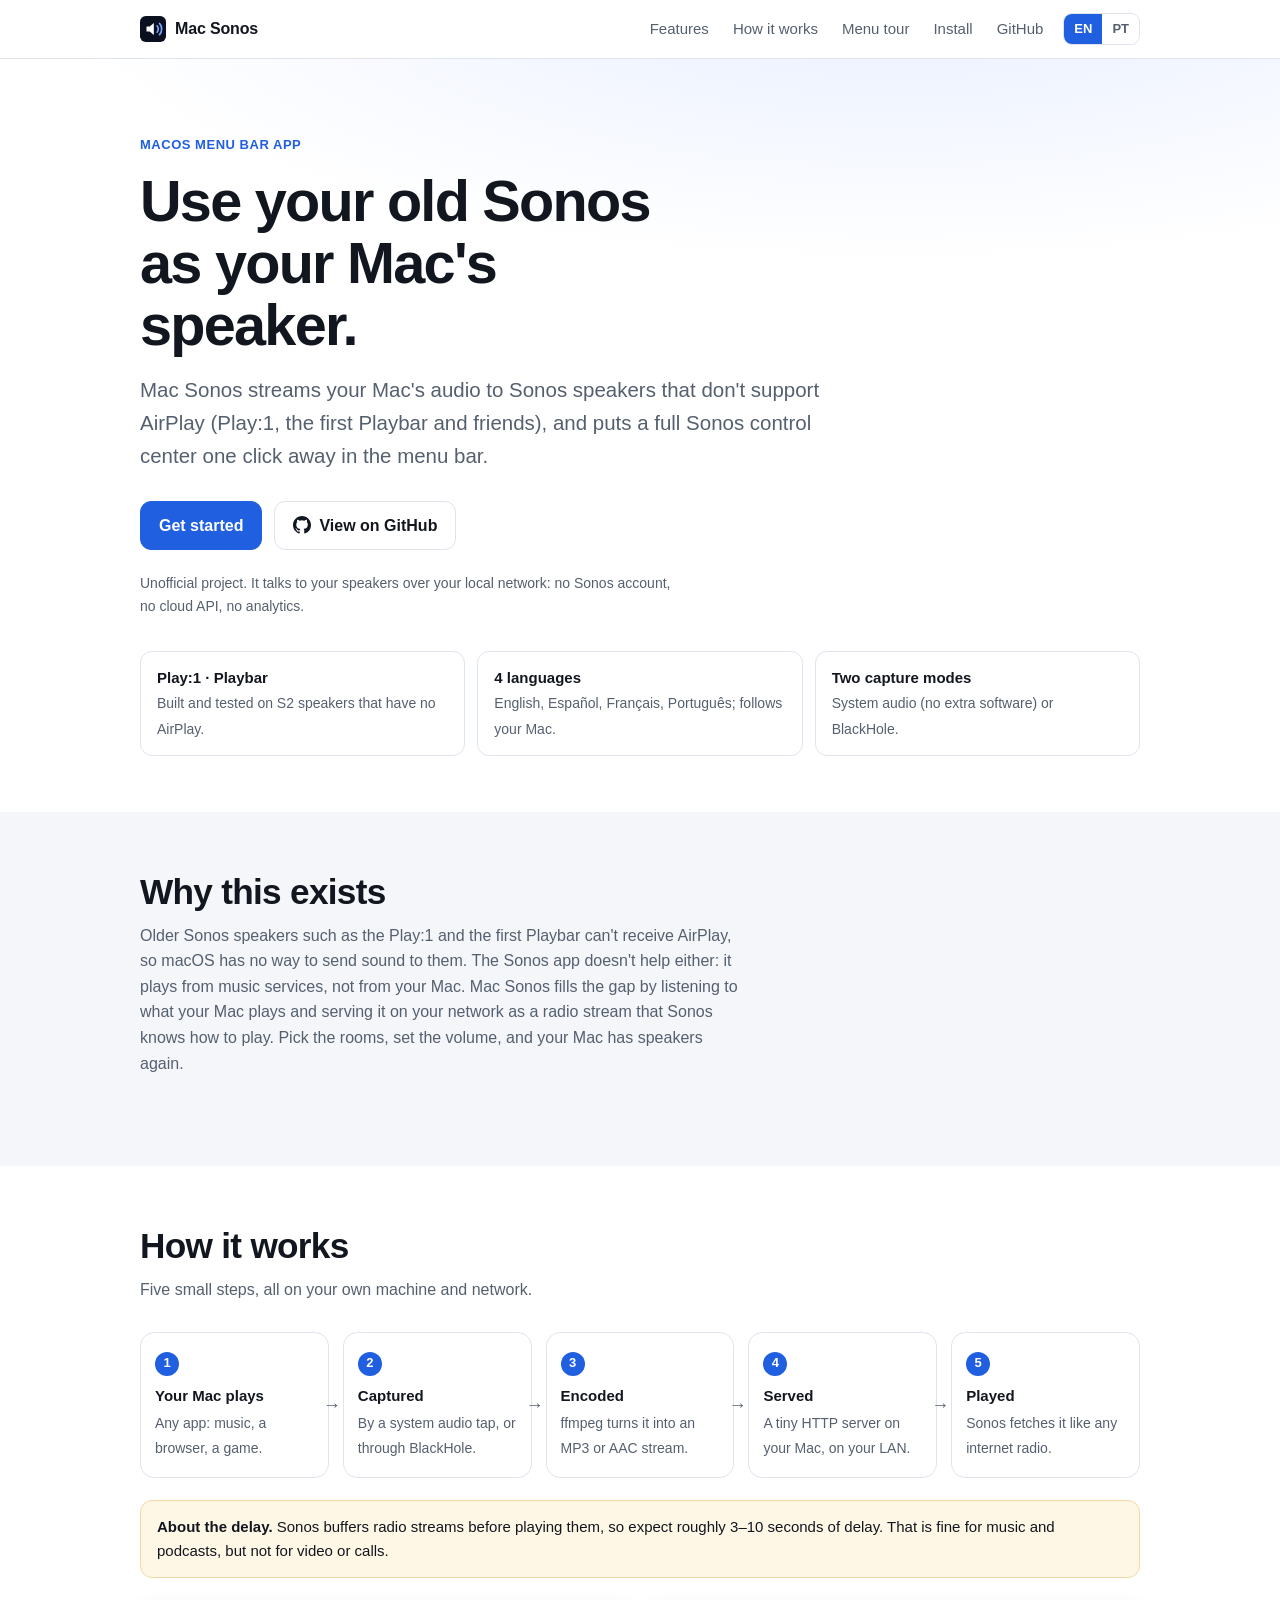
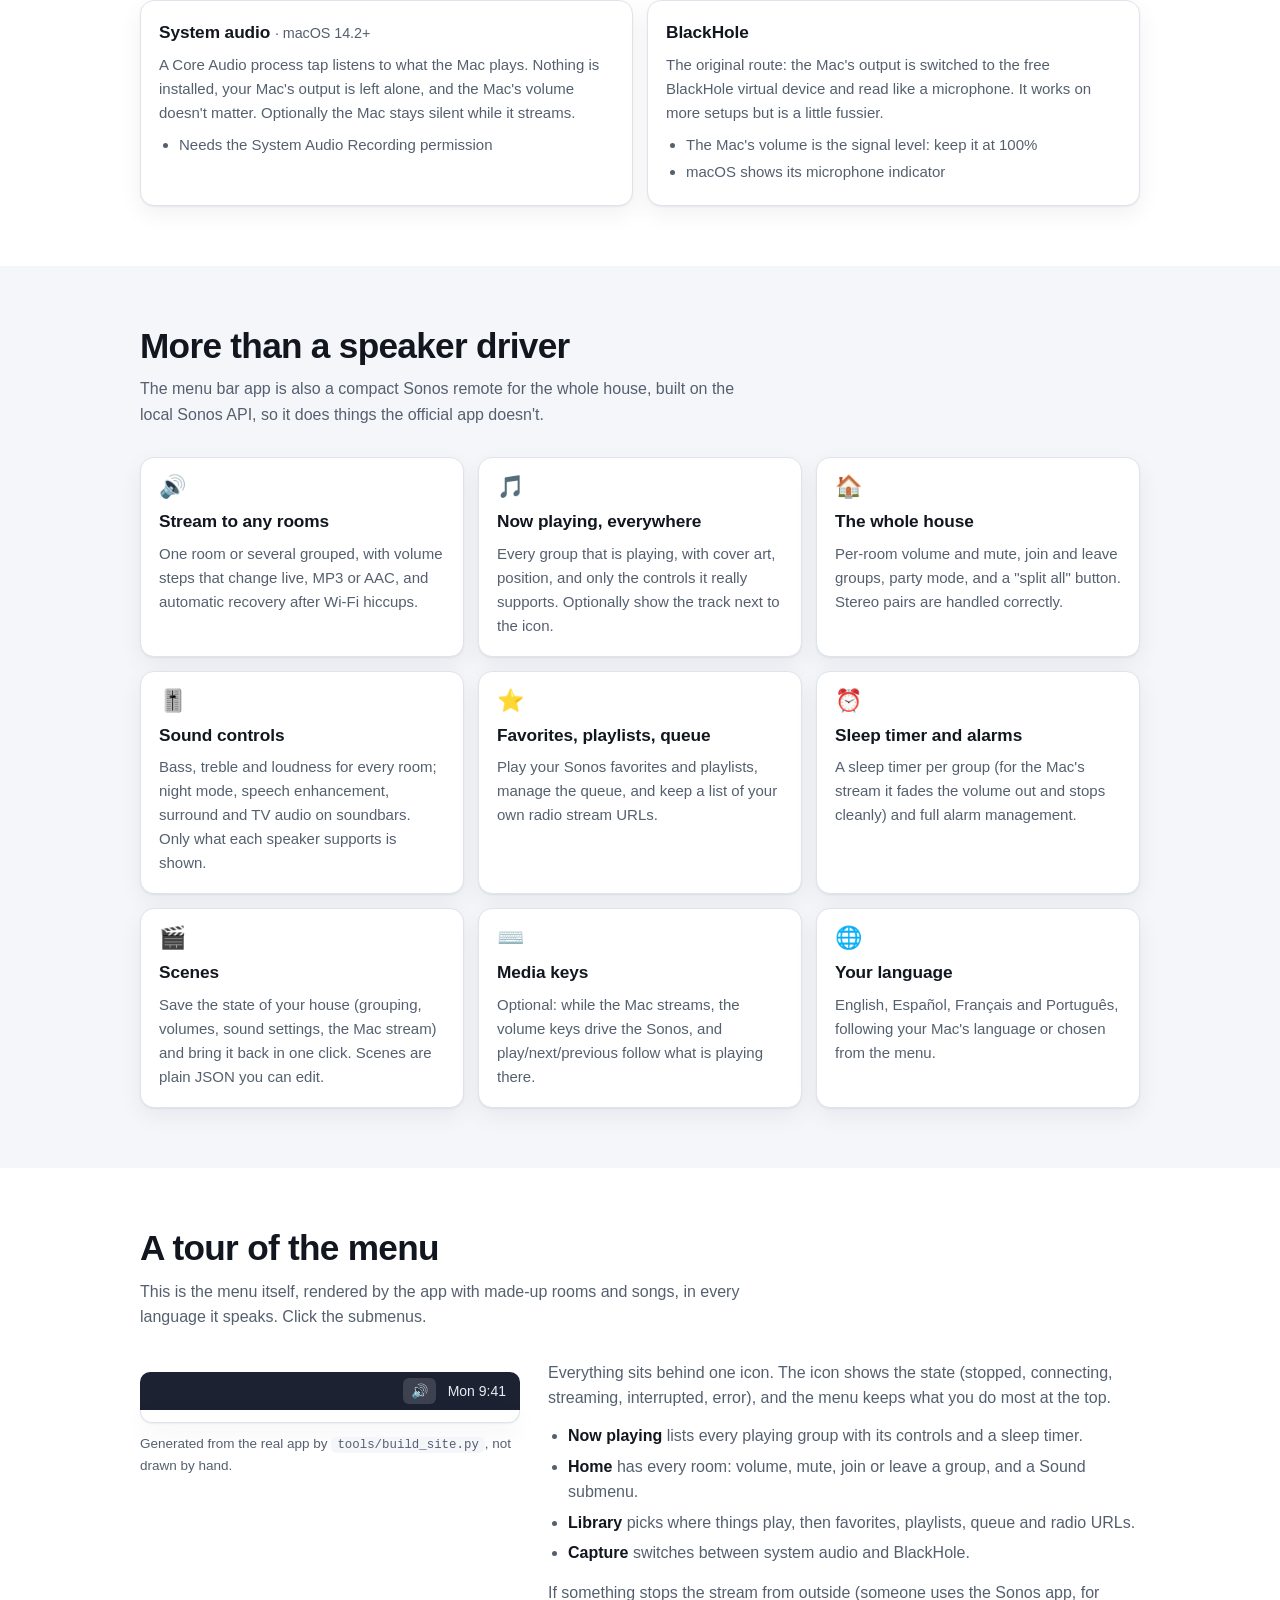
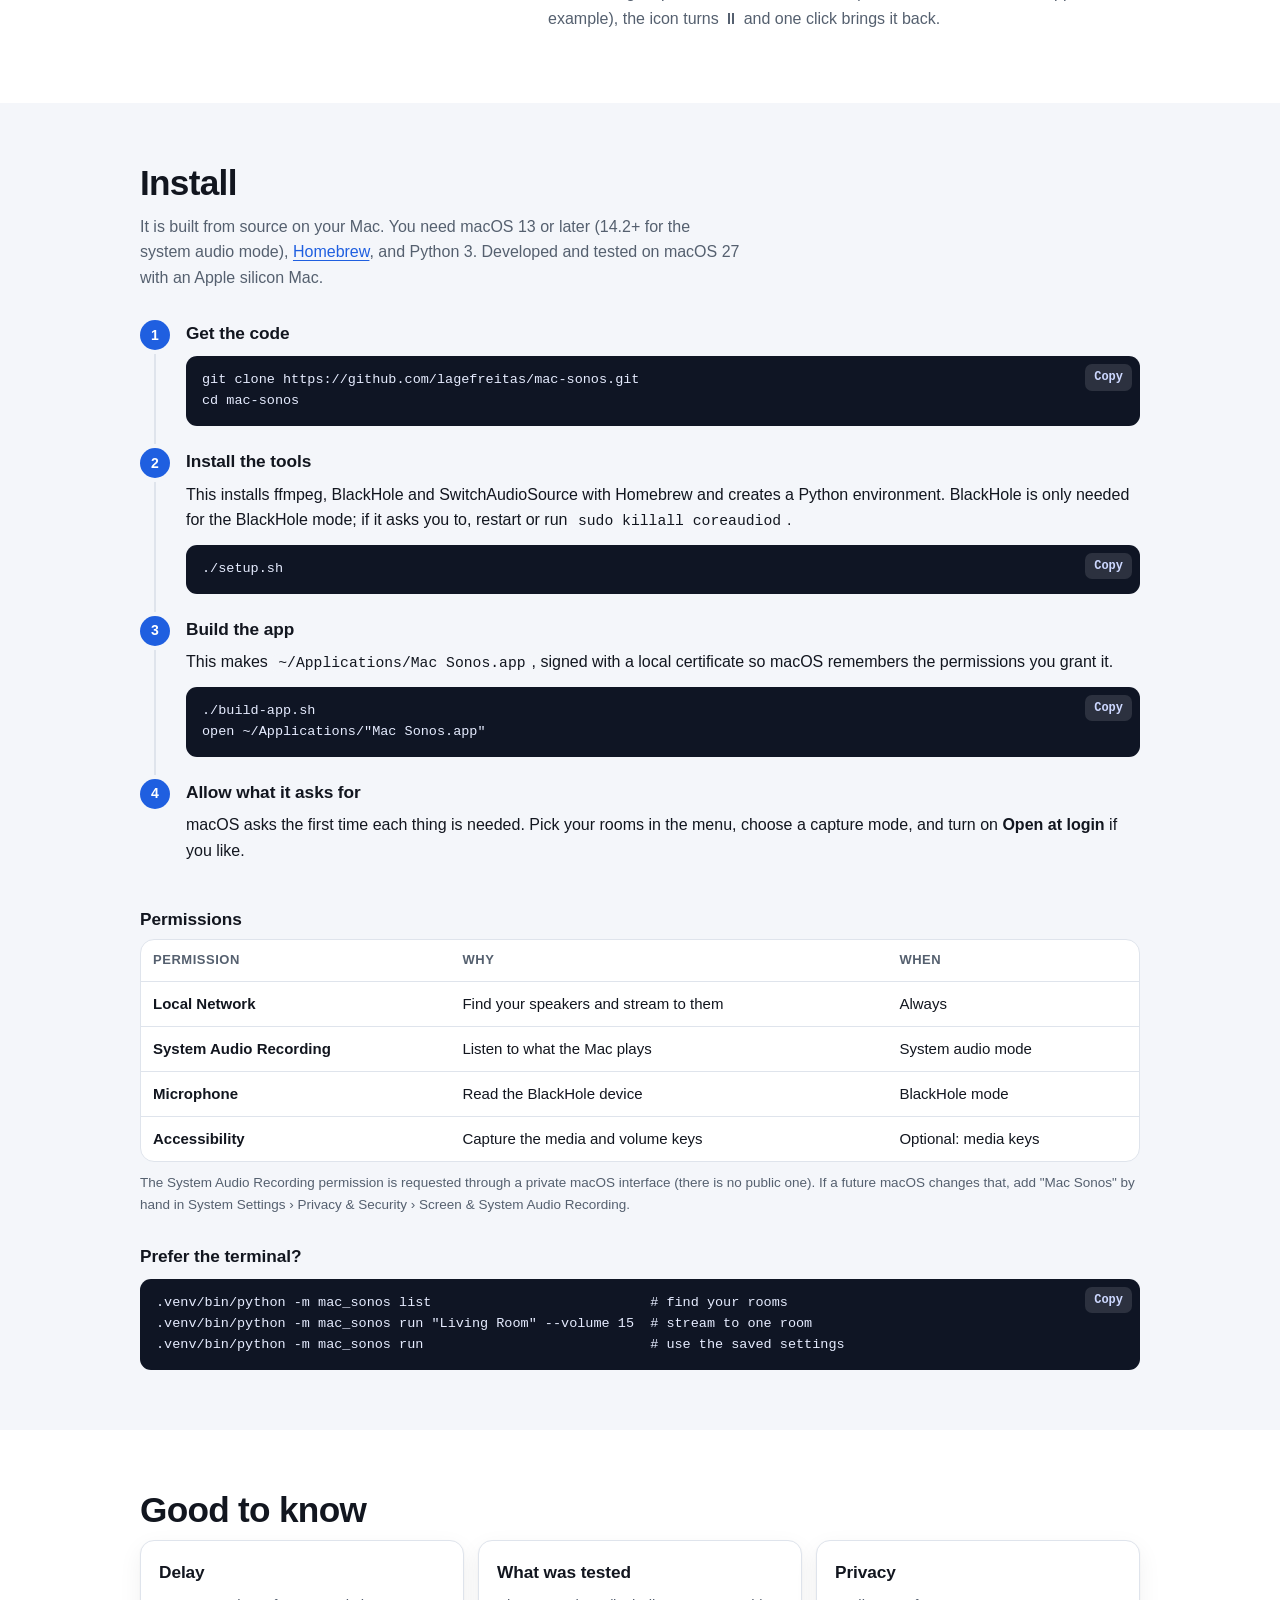
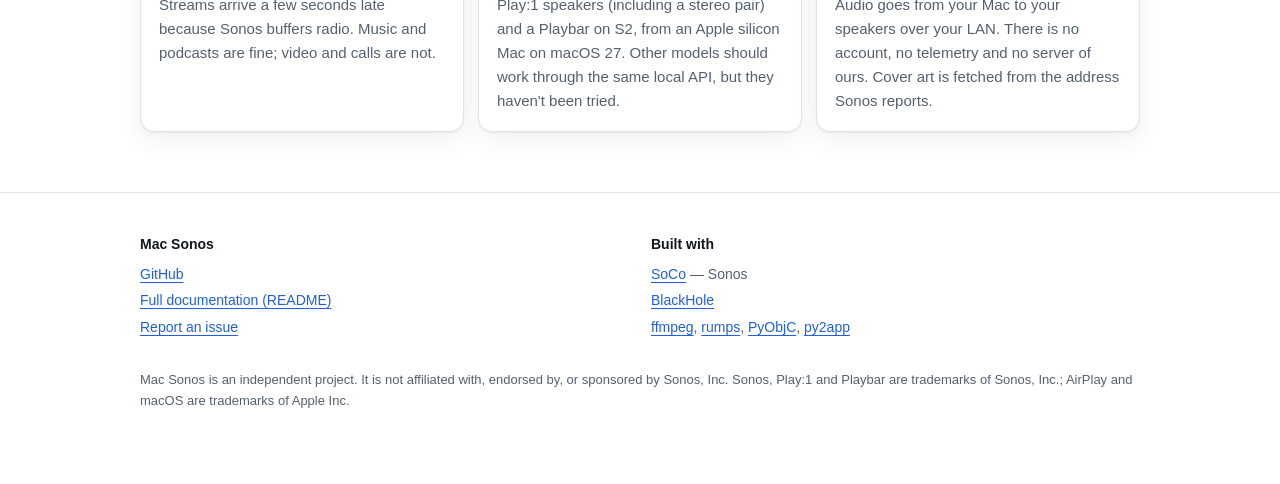
==== tools/site/template.html @ 993f9cea "GitHub Pages site (docs/) with a menu tour generated from the real app tools/build_site.py renders t" ====
<!doctype html>
<html lang="en" data-lang="en">
<head>
<meta charset="utf-8">
<meta name="viewport" content="width=device-width, initial-scale=1">
<title>Mac Sonos — use old Sonos speakers as your Mac's speaker</title>
<meta name="description" content="A menu bar app that streams your Mac's audio to Sonos speakers without AirPlay (Play:1, Playbar and others), plus a full Sonos control center in the menu bar.">
<meta name="theme-color" content="#0b1020">
<link rel="canonical" href="https://lagefreitas.github.io/mac-sonos/">
<meta property="og:type" content="website">
<meta property="og:title" content="Mac Sonos">
<meta property="og:description" content="Use old Sonos speakers without AirPlay as your Mac's speaker, and control your whole Sonos from the menu bar.">
<meta property="og:url" content="https://lagefreitas.github.io/mac-sonos/">
<meta name="twitter:card" content="summary">
<link rel="icon" href="data:image/svg+xml,%3Csvg xmlns='http://www.w3.org/2000/svg' viewBox='0 0 64 64'%3E%3Crect width='64' height='64' rx='14' fill='%230b1020'/%3E%3Cpath d='M16 26h8l10-9v30l-10-9h-8z' fill='%23fff'/%3E%3Cpath d='M42 24c4 4 4 12 0 16M48 18c7 7 7 21 0 28' fill='none' stroke='%237aa7ff' stroke-width='4' stroke-linecap='round'/%3E%3C/svg%3E">
<style>
:root{
  --bg:#ffffff; --bg2:#f4f6fa; --fg:#12161f; --muted:#55606f; --line:#dfe4ec; --card:#ffffff;
  --accent:#1f5fe0; --accent-fg:#ffffff; --accent-soft:#e8efff; --code-bg:#0f1524; --code-fg:#e6ecff;
  --warn-bg:#fff7e6; --warn-line:#f2d9a3; --shadow:0 1px 2px rgba(15,23,42,.06),0 8px 24px rgba(15,23,42,.06);
  --radius:14px; --maxw:1040px;
}
@media (prefers-color-scheme:dark){
  :root{
    --bg:#0b1020; --bg2:#10172a; --fg:#e8ecf5; --muted:#a2adc0; --line:#222c44; --card:#121a2f;
    --accent:#7aa7ff; --accent-fg:#0b1020; --accent-soft:#17234a; --code-bg:#070b16; --code-fg:#dfe7ff;
    --warn-bg:#2a2210; --warn-line:#5b4a1d; --shadow:none;
  }
}
*{box-sizing:border-box}
html{scroll-behavior:smooth;-webkit-text-size-adjust:100%}
body{margin:0;background:var(--bg);color:var(--fg);font:16px/1.6 -apple-system,BlinkMacSystemFont,"SF Pro Text","Segoe UI",Roboto,Helvetica,Arial,sans-serif}
a{color:var(--accent);text-underline-offset:3px}
a:hover{text-decoration-thickness:2px}
img,svg{max-width:100%}
.wrap{max-width:var(--maxw);margin:0 auto;padding:0 20px}
/* language switching: every translated block carries a lang attribute */
html[data-lang="en"] [lang="pt"],html[data-lang="pt"] [lang="en"]{display:none!important}

/* header */
header.top{position:sticky;top:0;z-index:20;background:color-mix(in srgb,var(--bg) 88%,transparent);-webkit-backdrop-filter:saturate(1.4) blur(10px);backdrop-filter:saturate(1.4) blur(10px);border-bottom:1px solid var(--line)}
header.top .wrap{display:flex;align-items:center;gap:18px;height:58px}
.brand{font-weight:700;letter-spacing:-.01em;color:var(--fg);text-decoration:none;display:flex;align-items:center;gap:9px}
.brand .logo{width:26px;height:26px}
nav.links{margin-left:auto;display:flex;gap:4px;align-items:center}
nav.links a.l{color:var(--muted);text-decoration:none;padding:6px 10px;border-radius:8px;font-size:15px}
nav.links a.l:hover{color:var(--fg);background:var(--bg2)}
.lang{display:inline-flex;border:1px solid var(--line);border-radius:9px;overflow:hidden;margin-left:6px}
.lang button{all:unset;cursor:pointer;padding:5px 10px;font-size:13px;font-weight:600;color:var(--muted)}
.lang button[aria-pressed="true"]{background:var(--accent);color:var(--accent-fg)}
.lang button:focus-visible,.btn:focus-visible,.tab:focus-visible,summary:focus-visible,.copy:focus-visible,nav.links a:focus-visible{outline:2px solid var(--accent);outline-offset:2px}
@media (max-width:760px){nav.links a.l{display:none}}

/* hero */
.hero{padding:72px 0 56px;background:radial-gradient(1200px 400px at 70% -10%,var(--accent-soft),transparent 70%)}
.eyebrow{display:inline-block;font-size:13px;font-weight:600;letter-spacing:.04em;text-transform:uppercase;color:var(--accent);margin-bottom:14px}
h1{font-size:clamp(2.1rem,5.2vw,3.6rem);line-height:1.08;letter-spacing:-.03em;margin:0 0 18px;max-width:18ch}
.lead{font-size:clamp(1.05rem,2vw,1.28rem);color:var(--muted);max-width:60ch;margin:0 0 28px}
.cta{display:flex;gap:12px;flex-wrap:wrap;margin-bottom:22px}
.btn{display:inline-flex;align-items:center;gap:8px;padding:11px 18px;border-radius:11px;font-weight:600;text-decoration:none;border:1px solid var(--line);color:var(--fg);background:var(--card)}
.btn.primary{background:var(--accent);color:var(--accent-fg);border-color:var(--accent)}
.btn:hover{filter:brightness(1.06)}
.fine{font-size:14px;color:var(--muted);max-width:70ch}
.facts{display:grid;grid-template-columns:repeat(auto-fit,minmax(200px,1fr));gap:12px;margin-top:34px}
.fact{padding:14px 16px;border:1px solid var(--line);border-radius:12px;background:var(--card)}
.fact b{display:block;font-size:15px}
.fact span{font-size:14px;color:var(--muted)}

/* sections */
section{padding:60px 0}
section.alt{background:var(--bg2)}
h2{font-size:clamp(1.6rem,3.2vw,2.2rem);letter-spacing:-.02em;margin:0 0 10px;line-height:1.15}
.sub{color:var(--muted);max-width:68ch;margin:0 0 30px}
h3{font-size:1.08rem;margin:0 0 6px;letter-spacing:-.005em}
p{margin:0 0 12px}
.grid{display:grid;gap:14px;grid-template-columns:repeat(auto-fill,minmax(270px,1fr))}
.card{padding:18px;border:1px solid var(--line);border-radius:var(--radius);background:var(--card);box-shadow:var(--shadow)}
.card p{margin:0;color:var(--muted);font-size:15px}
.card .ic{font-size:22px;line-height:1;margin-bottom:10px}

/* how it works */
.flow{display:grid;grid-template-columns:repeat(5,1fr);gap:14px;counter-reset:s;margin:0 0 22px;padding:0;list-style:none}
.flow li{position:relative;padding:16px 14px;border:1px solid var(--line);border-radius:var(--radius);background:var(--card);counter-increment:s}
.flow li::before{content:counter(s);display:inline-grid;place-items:center;width:24px;height:24px;border-radius:50%;background:var(--accent);color:var(--accent-fg);font-size:13px;font-weight:700;margin-bottom:8px}
.flow li b{display:block;font-size:15px;margin-bottom:2px}
.flow li span{font-size:14px;color:var(--muted)}
.flow li:not(:last-child)::after{content:"→";position:absolute;right:-13px;top:50%;transform:translateY(-50%);color:var(--muted);font-size:18px;z-index:2}
@media (max-width:900px){.flow{grid-template-columns:1fr;gap:20px}.flow li:not(:last-child)::after{content:"↓";right:auto;left:50%;top:auto;bottom:-22px;transform:translateX(-50%)}}
.note{padding:14px 16px;border:1px solid var(--warn-line);background:var(--warn-bg);border-radius:12px;font-size:15px}
.two{display:grid;gap:14px;grid-template-columns:repeat(auto-fit,minmax(300px,1fr));margin-top:22px}
.two .card h3 small{font-weight:500;color:var(--muted)}
ul.tight{margin:8px 0 0;padding-left:20px;color:var(--muted);font-size:15px}
ul.tight li{margin:3px 0}

/* menu tour */
.tour{display:grid;grid-template-columns:minmax(280px,380px) 1fr;gap:28px;align-items:start}
@media (max-width:860px){.tour{grid-template-columns:1fr}}
.tabs{display:flex;gap:6px;flex-wrap:wrap;margin-bottom:12px}
.tab{all:unset;cursor:pointer;padding:6px 12px;border:1px solid var(--line);border-radius:999px;font-size:13px;font-weight:600;color:var(--muted);background:var(--card)}
.tab[aria-selected="true"]{background:var(--accent);color:var(--accent-fg);border-color:var(--accent)}
.menubar{display:flex;align-items:center;justify-content:flex-end;gap:12px;padding:6px 14px;border-radius:10px 10px 0 0;background:#1d2233;color:#e8ecf5;font-size:14px}
.menubar .item{padding:2px 8px;border-radius:6px;background:rgba(255,255,255,.14)}
.menu{border:1px solid var(--line);border-top:0;border-radius:0 0 12px 12px;background:var(--card);box-shadow:var(--shadow);padding:6px;font-size:14.5px;max-height:620px;overflow:auto}
.menu ul{list-style:none;margin:0;padding:0}
.menu li{margin:0}
.menu .row{display:flex;align-items:center;gap:6px;padding:4px 10px;border-radius:6px;min-height:28px}
.menu .check{width:14px;color:var(--accent);font-weight:700;flex:none}
.menu details>summary{list-style:none;cursor:pointer;display:flex;align-items:center;gap:6px;padding:4px 10px;border-radius:6px;min-height:28px}
.menu details>summary::-webkit-details-marker{display:none}
.menu details>summary::after{content:"›";margin-left:auto;color:var(--muted);font-size:17px;transition:transform .15s}
.menu details[open]>summary::after{transform:rotate(90deg)}
.menu details>summary:hover{background:var(--accent-soft)}
.menu details>ul{margin:2px 0 4px 16px;padding-left:8px;border-left:2px solid var(--line)}
.menu hr{border:0;border-top:1px solid var(--line);margin:5px 6px}
.tourtext p{color:var(--muted)}
.tourtext ul{padding-left:20px;margin:8px 0 14px;color:var(--muted)}
.tourtext li{margin:5px 0}
.tourtext li b{color:var(--fg)}
.caption{font-size:13.5px;color:var(--muted);margin-top:10px}

/* install */
.steps{counter-reset:st;list-style:none;padding:0;margin:0 0 8px}
.steps>li{counter-increment:st;position:relative;padding:0 0 22px 46px}
.steps>li::before{content:counter(st);position:absolute;left:0;top:0;width:30px;height:30px;border-radius:50%;background:var(--accent);color:var(--accent-fg);display:grid;place-items:center;font-weight:700;font-size:14px}
.steps>li:not(:last-child)::after{content:"";position:absolute;left:14px;top:34px;bottom:4px;width:2px;background:var(--line)}
pre{position:relative;margin:8px 0 0;padding:14px 64px 14px 16px;background:var(--code-bg);color:var(--code-fg);border-radius:11px;overflow:auto;font:13.5px/1.55 ui-monospace,SFMono-Regular,Menlo,Consolas,monospace}
code{font:0.92em ui-monospace,SFMono-Regular,Menlo,Consolas,monospace;background:var(--bg2);padding:1px 6px;border-radius:6px}
pre code{background:none;padding:0;font-size:inherit;color:inherit}
.copy{all:unset;cursor:pointer;position:absolute;top:8px;right:8px;font-size:12px;font-weight:600;padding:4px 9px;border-radius:7px;background:rgba(255,255,255,.12);color:#cdd8ff}
.copy:hover{background:rgba(255,255,255,.22)}
table{width:100%;border-collapse:collapse;font-size:15px}
th,td{text-align:left;padding:10px 12px;border-bottom:1px solid var(--line);vertical-align:top}
th{font-size:13px;text-transform:uppercase;letter-spacing:.04em;color:var(--muted)}
.tablewrap{overflow-x:auto;border:1px solid var(--line);border-radius:var(--radius);background:var(--card);margin-top:6px}
.tablewrap tr:last-child td{border-bottom:0}

footer{padding:40px 0 60px;border-top:1px solid var(--line);color:var(--muted);font-size:14px}
footer .cols{display:grid;gap:22px;grid-template-columns:repeat(auto-fit,minmax(240px,1fr))}
footer h4{margin:0 0 8px;color:var(--fg);font-size:14px}
footer ul{list-style:none;padding:0;margin:0}
footer li{margin:4px 0}
.disclaimer{margin-top:28px;font-size:13px}
@media (prefers-reduced-motion:reduce){html{scroll-behavior:auto}*{transition:none!important}}
</style>
</head>
<body>

<header class="top">
  <div class="wrap">
    <a class="brand" href="#top" aria-label="Mac Sonos">
      <svg class="logo" viewBox="0 0 64 64" aria-hidden="true"><rect width="64" height="64" rx="14" fill="#0b1020"/><path d="M16 26h8l10-9v30l-10-9h-8z" fill="#fff"/><path d="M42 24c4 4 4 12 0 16M48 18c7 7 7 21 0 28" fill="none" stroke="#7aa7ff" stroke-width="4" stroke-linecap="round"/></svg>
      Mac Sonos
    </a>
    <nav class="links" aria-label="Main">
      <a class="l" href="#features"><span lang="en">Features</span><span lang="pt">Recursos</span></a>
      <a class="l" href="#how"><span lang="en">How it works</span><span lang="pt">Como funciona</span></a>
      <a class="l" href="#tour"><span lang="en">Menu tour</span><span lang="pt">Tour do menu</span></a>
      <a class="l" href="#install"><span lang="en">Install</span><span lang="pt">Instalar</span></a>
      <a class="l" href="https://github.com/lagefreitas/mac-sonos">GitHub</a>
      <span class="lang" role="group" aria-label="Language">
        <button type="button" data-set-lang="en" aria-pressed="true">EN</button>
        <button type="button" data-set-lang="pt" aria-pressed="false">PT</button>
      </span>
    </nav>
  </div>
</header>

<main id="top">

<section class="hero">
  <div class="wrap">
    <span class="eyebrow"><span lang="en">macOS menu bar app</span><span lang="pt">App de barra de menus do macOS</span></span>
    <h1><span lang="en">Use your old Sonos as your Mac's speaker.</span><span lang="pt">Use seu Sonos antigo como alto-falante do Mac.</span></h1>
    <p class="lead">
      <span lang="en">Mac Sonos streams your Mac's audio to Sonos speakers that don't support AirPlay (Play:1, the first Playbar and friends), and puts a full Sonos control center one click away in the menu bar.</span>
      <span lang="pt">O Mac Sonos transmite o áudio do Mac para Sonos sem AirPlay (Play:1, a primeira Playbar e companhia) e coloca um centro de controle Sonos completo a um clique, na barra de menus.</span>
    </p>
    <div class="cta">
      <a class="btn primary" href="#install"><span lang="en">Get started</span><span lang="pt">Começar</span></a>
      <a class="btn" href="https://github.com/lagefreitas/mac-sonos"><svg width="18" height="18" viewBox="0 0 16 16" fill="currentColor" aria-hidden="true"><path d="M8 0C3.58 0 0 3.58 0 8c0 3.54 2.29 6.53 5.47 7.59.4.07.55-.17.55-.38 0-.19-.01-.82-.01-1.49-2.01.37-2.53-.49-2.69-.94-.09-.23-.48-.94-.82-1.13-.28-.15-.68-.52-.01-.53.63-.01 1.08.58 1.23.82.72 1.21 1.87.87 2.33.66.07-.52.28-.87.51-1.07-1.78-.2-3.64-.89-3.64-3.95 0-.87.31-1.59.82-2.15-.08-.2-.36-1.02.08-2.12 0 0 .67-.21 2.2.82a7.6 7.6 0 0 1 4 0c1.53-1.04 2.2-.82 2.2-.82.44 1.1.16 1.92.08 2.12.51.56.82 1.27.82 2.15 0 3.07-1.87 3.75-3.65 3.95.29.25.54.73.54 1.48 0 1.07-.01 1.93-.01 2.2 0 .21.15.46.55.38A8.01 8.01 0 0 0 16 8c0-4.42-3.58-8-8-8z"/></svg><span lang="en">View on GitHub</span><span lang="pt">Ver no GitHub</span></a>
    </div>
    <p class="fine">
      <span lang="en">Unofficial project. It talks to your speakers over your local network: no Sonos account, no cloud API, no analytics.</span>
      <span lang="pt">Projeto não oficial. Fala com os alto-falantes pela sua rede local: sem conta Sonos, sem API em nuvem, sem telemetria.</span>
    </p>
    <div class="facts">
      <div class="fact"><b>Play:1 · Playbar</b><span lang="en">Built and tested on S2 speakers that have no AirPlay.</span><span lang="pt">Feito e testado em alto-falantes S2 sem AirPlay.</span></div>
      <div class="fact"><b lang="en">4 languages</b><b lang="pt">4 idiomas</b><span lang="en">English, Español, Français, Português; follows your Mac.</span><span lang="pt">English, Español, Français, Português; segue o seu Mac.</span></div>
      <div class="fact"><b lang="en">Two capture modes</b><b lang="pt">Dois modos de captura</b><span lang="en">System audio (no extra software) or BlackHole.</span><span lang="pt">Áudio do sistema (sem software extra) ou BlackHole.</span></div>
    </div>
  </div>
</section>

<section id="why" class="alt">
  <div class="wrap">
    <h2><span lang="en">Why this exists</span><span lang="pt">Por que isso existe</span></h2>
    <p class="sub">
      <span lang="en">Older Sonos speakers such as the Play:1 and the first Playbar can't receive AirPlay, so macOS has no way to send sound to them. The Sonos app doesn't help either: it plays from music services, not from your Mac. Mac Sonos fills the gap by listening to what your Mac plays and serving it on your network as a radio stream that Sonos knows how to play. Pick the rooms, set the volume, and your Mac has speakers again.</span>
      <span lang="pt">Sonos antigos, como a Play:1 e a primeira Playbar, não recebem AirPlay, então o macOS não tem como enviar som para eles. O app da Sonos também não resolve: ele toca de serviços de música, não do seu Mac. O Mac Sonos preenche essa lacuna: escuta o que o Mac toca e serve isso na sua rede como uma rádio que o Sonos sabe tocar. Escolha os cômodos, ajuste o volume, e o Mac volta a ter caixas de som.</span>
    </p>
  </div>
</section>

<section id="how">
  <div class="wrap">
    <h2><span lang="en">How it works</span><span lang="pt">Como funciona</span></h2>
    <p class="sub"><span lang="en">Five small steps, all on your own machine and network.</span><span lang="pt">Cinco passos pequenos, todos na sua máquina e na sua rede.</span></p>
    <ol class="flow">
      <li><b lang="en">Your Mac plays</b><b lang="pt">O Mac toca</b><span lang="en">Any app: music, a browser, a game.</span><span lang="pt">Qualquer app: música, navegador, jogo.</span></li>
      <li><b lang="en">Captured</b><b lang="pt">Capturado</b><span lang="en">By a system audio tap, or through BlackHole.</span><span lang="pt">Por um tap de áudio do sistema, ou pelo BlackHole.</span></li>
      <li><b lang="en">Encoded</b><b lang="pt">Codificado</b><span lang="en">ffmpeg turns it into an MP3 or AAC stream.</span><span lang="pt">O ffmpeg transforma em um stream MP3 ou AAC.</span></li>
      <li><b lang="en">Served</b><b lang="pt">Servido</b><span lang="en">A tiny HTTP server on your Mac, on your LAN.</span><span lang="pt">Um servidor HTTP minúsculo no Mac, na sua LAN.</span></li>
      <li><b lang="en">Played</b><b lang="pt">Tocado</b><span lang="en">Sonos fetches it like any internet radio.</span><span lang="pt">O Sonos busca como qualquer rádio da internet.</span></li>
    </ol>
    <div class="note">
      <span lang="en"><b>About the delay.</b> Sonos buffers radio streams before playing them, so expect roughly 3–10 seconds of delay. That is fine for music and podcasts, but not for video or calls.</span>
      <span lang="pt"><b>Sobre o atraso.</b> O Sonos guarda um buffer dos streams de rádio antes de tocar, então espere de 3 a 10 segundos de atraso. Serve para música e podcasts, mas não para vídeo ou chamadas.</span>
    </div>
    <div class="two">
      <div class="card">
        <h3><span lang="en">System audio</span><span lang="pt">Áudio do sistema</span> <small>· macOS 14.2+</small></h3>
        <p lang="en">A Core Audio process tap listens to what the Mac plays. Nothing is installed, your Mac's output is left alone, and the Mac's volume doesn't matter. Optionally the Mac stays silent while it streams.</p>
        <p lang="pt">Um tap de processo do Core Audio escuta o que o Mac toca. Nada para instalar, a saída do Mac fica intocada e o volume do Mac não importa. Opcionalmente, o Mac fica em silêncio enquanto transmite.</p>
        <ul class="tight">
          <li lang="en">Needs the System Audio Recording permission</li><li lang="pt">Precisa da permissão de Gravação de Áudio do Sistema</li>
        </ul>
      </div>
      <div class="card">
        <h3>BlackHole</h3>
        <p lang="en">The original route: the Mac's output is switched to the free BlackHole virtual device and read like a microphone. It works on more setups but is a little fussier.</p>
        <p lang="pt">O caminho original: a saída do Mac vai para o dispositivo virtual gratuito BlackHole e é lida como um microfone. Funciona em mais cenários, mas é um pouco mais chato.</p>
        <ul class="tight">
          <li lang="en">The Mac's volume is the signal level: keep it at 100%</li><li lang="pt">O volume do Mac é o nível do sinal: deixe em 100%</li>
          <li lang="en">macOS shows its microphone indicator</li><li lang="pt">O macOS mostra o indicador de microfone</li>
        </ul>
      </div>
    </div>
  </div>
</section>

<section id="features" class="alt">
  <div class="wrap">
    <h2><span lang="en">More than a speaker driver</span><span lang="pt">Mais que um driver de caixa de som</span></h2>
    <p class="sub"><span lang="en">The menu bar app is also a compact Sonos remote for the whole house, built on the local Sonos API, so it does things the official app doesn't.</span><span lang="pt">O app de barra de menus também é um controle Sonos compacto para a casa toda, feito sobre a API local da Sonos, e por isso faz coisas que o app oficial não faz.</span></p>
    <div class="grid">
      <div class="card"><div class="ic">🔊</div><h3 lang="en">Stream to any rooms</h3><h3 lang="pt">Transmita para os cômodos</h3><p lang="en">One room or several grouped, with volume steps that change live, MP3 or AAC, and automatic recovery after Wi-Fi hiccups.</p><p lang="pt">Um cômodo ou vários agrupados, com passos de volume que mudam ao vivo, MP3 ou AAC e recuperação automática depois de falhas do Wi-Fi.</p></div>
      <div class="card"><div class="ic">🎵</div><h3 lang="en">Now playing, everywhere</h3><h3 lang="pt">Tocando agora, em todo lugar</h3><p lang="en">Every group that is playing, with cover art, position, and only the controls it really supports. Optionally show the track next to the icon.</p><p lang="pt">Cada grupo que está tocando, com capa, posição e só os controles que ele realmente suporta. Opcionalmente, mostra a faixa ao lado do ícone.</p></div>
      <div class="card"><div class="ic">🏠</div><h3 lang="en">The whole house</h3><h3 lang="pt">A casa toda</h3><p lang="en">Per-room volume and mute, join and leave groups, party mode, and a "split all" button. Stereo pairs are handled correctly.</p><p lang="pt">Volume e mudo por cômodo, entrar e sair de grupos, modo festa e um botão "separar todos". Pares estéreo são tratados corretamente.</p></div>
      <div class="card"><div class="ic">🎚️</div><h3 lang="en">Sound controls</h3><h3 lang="pt">Controles de som</h3><p lang="en">Bass, treble and loudness for every room; night mode, speech enhancement, surround and TV audio on soundbars. Only what each speaker supports is shown.</p><p lang="pt">Graves, agudos e loudness em todos os cômodos; modo noite, realce de diálogo, surround e áudio da TV nas soundbars. Só aparece o que cada aparelho suporta.</p></div>
      <div class="card"><div class="ic">⭐</div><h3 lang="en">Favorites, playlists, queue</h3><h3 lang="pt">Favoritos, playlists, fila</h3><p lang="en">Play your Sonos favorites and playlists, manage the queue, and keep a list of your own radio stream URLs.</p><p lang="pt">Toque seus favoritos e playlists do Sonos, gerencie a fila e guarde uma lista de URLs de rádio própria.</p></div>
      <div class="card"><div class="ic">⏰</div><h3 lang="en">Sleep timer and alarms</h3><h3 lang="pt">Soneca e alarmes</h3><p lang="en">A sleep timer per group (for the Mac's stream it fades the volume out and stops cleanly) and full alarm management.</p><p lang="pt">Soneca por grupo (no stream do Mac, o volume faz fade e para sem corte) e gerenciamento completo de alarmes.</p></div>
      <div class="card"><div class="ic">🎬</div><h3 lang="en">Scenes</h3><h3 lang="pt">Cenas</h3><p lang="en">Save the state of your house (grouping, volumes, sound settings, the Mac stream) and bring it back in one click. Scenes are plain JSON you can edit.</p><p lang="pt">Salve o estado da casa (agrupamento, volumes, som, o stream do Mac) e traga de volta com um clique. As cenas são JSON simples, editáveis.</p></div>
      <div class="card"><div class="ic">⌨️</div><h3 lang="en">Media keys</h3><h3 lang="pt">Teclas de mídia</h3><p lang="en">Optional: while the Mac streams, the volume keys drive the Sonos, and play/next/previous follow what is playing there.</p><p lang="pt">Opcional: enquanto o Mac transmite, as teclas de volume controlam o Sonos, e play/próxima/anterior seguem o que está tocando lá.</p></div>
      <div class="card"><div class="ic">🌐</div><h3 lang="en">Your language</h3><h3 lang="pt">No seu idioma</h3><p lang="en">English, Español, Français and Português, following your Mac's language or chosen from the menu.</p><p lang="pt">English, Español, Français e Português, seguindo o idioma do Mac ou escolhido no menu.</p></div>
    </div>
  </div>
</section>

<section id="tour">
  <div class="wrap">
    <h2><span lang="en">A tour of the menu</span><span lang="pt">Um tour pelo menu</span></h2>
    <p class="sub"><span lang="en">This is the menu itself, rendered by the app with made-up rooms and songs, in every language it speaks. Click the submenus.</span><span lang="pt">Este é o próprio menu, gerado pelo app com cômodos e músicas inventados, em cada idioma que ele fala. Clique nos submenus.</span></p>
    <div class="tour">
      <div>
        <div class="tabs" role="tablist" aria-label="Menu language" id="tourtabs"></div>
        <div class="menubar" aria-hidden="true"><span class="item" id="tourIcon">🔊</span><span>Mon 9:41</span></div>
        <div class="menu" id="tourmenu"></div>
        <p class="caption"><span lang="en">Generated from the real app by <code>tools/build_site.py</code>, not drawn by hand.</span><span lang="pt">Gerado a partir do app real por <code>tools/build_site.py</code>, não desenhado à mão.</span></p>
      </div>
      <div class="tourtext">
        <p lang="en">Everything sits behind one icon. The icon shows the state (stopped, connecting, streaming, interrupted, error), and the menu keeps what you do most at the top.</p>
        <p lang="pt">Tudo fica atrás de um único ícone. Ele mostra o estado (parado, conectando, transmitindo, interrompido, erro), e o menu deixa no topo o que você mais faz.</p>
        <ul lang="en">
          <li><b>Now playing</b> lists every playing group with its controls and a sleep timer.</li>
          <li><b>Home</b> has every room: volume, mute, join or leave a group, and a Sound submenu.</li>
          <li><b>Library</b> picks where things play, then favorites, playlists, queue and radio URLs.</li>
          <li><b>Capture</b> switches between system audio and BlackHole.</li>
        </ul>
        <ul lang="pt">
          <li><b>Agora tocando</b> lista cada grupo que toca, com seus controles e uma soneca.</li>
          <li><b>Casa</b> tem todos os cômodos: volume, mudo, entrar ou sair de um grupo e um submenu de Som.</li>
          <li><b>Biblioteca</b> escolhe onde as coisas tocam e abre favoritos, playlists, fila e URLs de rádio.</li>
          <li><b>Captura</b> alterna entre áudio do sistema e BlackHole.</li>
        </ul>
        <p lang="en">If something stops the stream from outside (someone uses the Sonos app, for example), the icon turns ⏸ and one click brings it back.</p>
        <p lang="pt">Se algo para o stream por fora (alguém usa o app da Sonos, por exemplo), o ícone vira ⏸ e um clique o traz de volta.</p>
      </div>
    </div>
  </div>
</section>

<section id="install" class="alt">
  <div class="wrap">
    <h2><span lang="en">Install</span><span lang="pt">Instalar</span></h2>
    <p class="sub">
      <span lang="en">It is built from source on your Mac. You need macOS 13 or later (14.2+ for the system audio mode), <a href="https://brew.sh">Homebrew</a>, and Python 3. Developed and tested on macOS 27 with an Apple silicon Mac.</span>
      <span lang="pt">Ele é compilado a partir do código-fonte no seu Mac. Você precisa de macOS 13 ou mais novo (14.2+ para o modo de áudio do sistema), do <a href="https://brew.sh">Homebrew</a> e do Python 3. Desenvolvido e testado no macOS 27, em um Mac com Apple silicon.</span>
    </p>
    <ol class="steps">
      <li>
        <h3 lang="en">Get the code</h3><h3 lang="pt">Baixe o código</h3>
        <pre><code>git clone https://github.com/lagefreitas/mac-sonos.git
cd mac-sonos</code><button class="copy" type="button" data-copy>Copy</button></pre>
      </li>
      <li>
        <h3 lang="en">Install the tools</h3><h3 lang="pt">Instale as ferramentas</h3>
        <p lang="en">This installs ffmpeg, BlackHole and SwitchAudioSource with Homebrew and creates a Python environment. BlackHole is only needed for the BlackHole mode; if it asks you to, restart or run <code>sudo killall coreaudiod</code>.</p>
        <p lang="pt">Isso instala ffmpeg, BlackHole e SwitchAudioSource pelo Homebrew e cria um ambiente Python. O BlackHole só é necessário no modo BlackHole; se ele pedir, reinicie ou rode <code>sudo killall coreaudiod</code>.</p>
        <pre><code>./setup.sh</code><button class="copy" type="button" data-copy>Copy</button></pre>
      </li>
      <li>
        <h3 lang="en">Build the app</h3><h3 lang="pt">Compile o app</h3>
        <p lang="en">This makes <code>~/Applications/Mac Sonos.app</code>, signed with a local certificate so macOS remembers the permissions you grant it.</p>
        <p lang="pt">Isso cria o <code>~/Applications/Mac Sonos.app</code>, assinado com um certificado local para o macOS lembrar das permissões que você conceder.</p>
        <pre><code>./build-app.sh
open ~/Applications/"Mac Sonos.app"</code><button class="copy" type="button" data-copy>Copy</button></pre>
      </li>
      <li>
        <h3 lang="en">Allow what it asks for</h3><h3 lang="pt">Permita o que ele pedir</h3>
        <p lang="en">macOS asks the first time each thing is needed. Pick your rooms in the menu, choose a capture mode, and turn on <b>Open at login</b> if you like.</p>
        <p lang="pt">O macOS pergunta na primeira vez que cada coisa é necessária. Escolha os cômodos no menu, o modo de captura e ative <b>Abrir no login</b> se quiser.</p>
      </li>
    </ol>

    <h3 style="margin-top:8px"><span lang="en">Permissions</span><span lang="pt">Permissões</span></h3>
    <div class="tablewrap"><table>
      <thead><tr><th><span lang="en">Permission</span><span lang="pt">Permissão</span></th><th><span lang="en">Why</span><span lang="pt">Para quê</span></th><th><span lang="en">When</span><span lang="pt">Quando</span></th></tr></thead>
      <tbody>
        <tr><td><b>Local Network</b></td><td><span lang="en">Find your speakers and stream to them</span><span lang="pt">Achar os alto-falantes e transmitir para eles</span></td><td><span lang="en">Always</span><span lang="pt">Sempre</span></td></tr>
        <tr><td><b>System Audio Recording</b></td><td><span lang="en">Listen to what the Mac plays</span><span lang="pt">Escutar o que o Mac toca</span></td><td><span lang="en">System audio mode</span><span lang="pt">Modo áudio do sistema</span></td></tr>
        <tr><td><b>Microphone</b></td><td><span lang="en">Read the BlackHole device</span><span lang="pt">Ler o dispositivo BlackHole</span></td><td><span lang="en">BlackHole mode</span><span lang="pt">Modo BlackHole</span></td></tr>
        <tr><td><b>Accessibility</b></td><td><span lang="en">Capture the media and volume keys</span><span lang="pt">Capturar as teclas de mídia e de volume</span></td><td><span lang="en">Optional: media keys</span><span lang="pt">Opcional: teclas de mídia</span></td></tr>
      </tbody>
    </table></div>
    <p class="caption">
      <span lang="en">The System Audio Recording permission is requested through a private macOS interface (there is no public one). If a future macOS changes that, add "Mac Sonos" by hand in System Settings › Privacy &amp; Security › Screen &amp; System Audio Recording.</span>
      <span lang="pt">A permissão de Gravação de Áudio do Sistema é pedida por uma interface privada do macOS (não existe uma pública). Se um macOS futuro mudar isso, adicione o "Mac Sonos" à mão em Ajustes do Sistema › Privacidade e Segurança › Gravação de Tela e Áudio do Sistema.</span>
    </p>

    <h3 style="margin-top:28px"><span lang="en">Prefer the terminal?</span><span lang="pt">Prefere o terminal?</span></h3>
    <pre lang="en"><code>.venv/bin/python -m mac_sonos list                           # find your rooms
.venv/bin/python -m mac_sonos run "Living Room" --volume 15  # stream to one room
.venv/bin/python -m mac_sonos run                            # use the saved settings</code><button class="copy" type="button" data-copy>Copy</button></pre>
    <pre lang="pt"><code>.venv/bin/python -m mac_sonos list                           # lista os cômodos
.venv/bin/python -m mac_sonos run "Living Room" --volume 15  # transmite para um cômodo
.venv/bin/python -m mac_sonos run                            # usa as configurações salvas</code><button class="copy" type="button" data-copy>Copiar</button></pre>
  </div>
</section>

<section id="notes">
  <div class="wrap">
    <h2><span lang="en">Good to know</span><span lang="pt">Bom saber</span></h2>
    <div class="grid">
      <div class="card"><h3 lang="en">Delay</h3><h3 lang="pt">Atraso</h3><p lang="en">Streams arrive a few seconds late because Sonos buffers radio. Music and podcasts are fine; video and calls are not.</p><p lang="pt">Os streams chegam alguns segundos atrasados porque o Sonos faz buffer de rádio. Música e podcasts vão bem; vídeo e chamadas, não.</p></div>
      <div class="card"><h3 lang="en">What was tested</h3><h3 lang="pt">O que foi testado</h3><p lang="en">Play:1 speakers (including a stereo pair) and a Playbar on S2, from an Apple silicon Mac on macOS 27. Other models should work through the same local API, but they haven't been tried.</p><p lang="pt">Alto-falantes Play:1 (inclusive um par estéreo) e uma Playbar no S2, a partir de um Mac com Apple silicon no macOS 27. Outros modelos devem funcionar pela mesma API local, mas não foram testados.</p></div>
      <div class="card"><h3 lang="en">Privacy</h3><h3 lang="pt">Privacidade</h3><p lang="en">Audio goes from your Mac to your speakers over your LAN. There is no account, no telemetry and no server of ours. Cover art is fetched from the address Sonos reports.</p><p lang="pt">O áudio vai do seu Mac aos alto-falantes pela sua LAN. Não há conta, telemetria nem servidor nosso. As capas vêm do endereço que o Sonos informa.</p></div>
    </div>
  </div>
</section>

</main>

<footer>
  <div class="wrap">
    <div class="cols">
      <div>
        <h4>Mac Sonos</h4>
        <ul>
          <li><a href="https://github.com/lagefreitas/mac-sonos">GitHub</a></li>
          <li><a href="https://github.com/lagefreitas/mac-sonos#readme"><span lang="en">Full documentation (README)</span><span lang="pt">Documentação completa (README)</span></a></li>
          <li><a href="https://github.com/lagefreitas/mac-sonos/issues"><span lang="en">Report an issue</span><span lang="pt">Reportar um problema</span></a></li>
        </ul>
      </div>
      <div>
        <h4><span lang="en">Built with</span><span lang="pt">Feito com</span></h4>
        <ul>
          <li><a href="https://github.com/SoCo/SoCo">SoCo</a> — Sonos</li>
          <li><a href="https://existential.audio/blackhole/">BlackHole</a></li>
          <li><a href="https://ffmpeg.org/">ffmpeg</a>, <a href="https://github.com/jaredks/rumps">rumps</a>, <a href="https://pyobjc.readthedocs.io/">PyObjC</a>, <a href="https://py2app.readthedocs.io/">py2app</a></li>
        </ul>
      </div>
    </div>
    <p class="disclaimer">
      <span lang="en">Mac Sonos is an independent project. It is not affiliated with, endorsed by, or sponsored by Sonos, Inc. Sonos, Play:1 and Playbar are trademarks of Sonos, Inc.; AirPlay and macOS are trademarks of Apple Inc.</span>
      <span lang="pt">O Mac Sonos é um projeto independente. Não é afiliado, endossado nem patrocinado pela Sonos, Inc. Sonos, Play:1 e Playbar são marcas da Sonos, Inc.; AirPlay e macOS são marcas da Apple Inc.</span>
    </p>
  </div>
</footer>

<script>
const MENUS = __MENUS__;
const LANG_NAMES = {en: "English", es: "Español", fr: "Français", pt: "Português"};

/* page language: the saved choice, else the browser's, else English */
(function () {
  const root = document.documentElement;
  const stored = (function () { try { return localStorage.getItem("lang"); } catch (e) { return null; } })();
  const wanted = stored || ((navigator.language || "en").toLowerCase().indexOf("pt") === 0 ? "pt" : "en");
  function setLang(lang) {
    root.setAttribute("data-lang", lang);
    root.lang = lang;
    document.title = lang === "pt" ? "Mac Sonos — use Sonos antigos como alto-falante do Mac" : "Mac Sonos — use old Sonos speakers as your Mac's speaker";
    document.querySelectorAll("[data-set-lang]").forEach(function (b) { b.setAttribute("aria-pressed", String(b.dataset.setLang === lang)); });
    document.querySelectorAll("[data-copy]").forEach(function (b) { b.textContent = lang === "pt" ? "Copiar" : "Copy"; });
    try { localStorage.setItem("lang", lang); } catch (e) {}
  }
  document.querySelectorAll("[data-set-lang]").forEach(function (b) { b.addEventListener("click", function () { setLang(b.dataset.setLang); }); });
  setLang(wanted === "pt" ? "pt" : "en");
})();

/* copy buttons */
document.querySelectorAll("[data-copy]").forEach(function (btn) {
  btn.addEventListener("click", async function () {
    const text = btn.parentElement.querySelector("code").innerText;
    const pt = document.documentElement.dataset.lang === "pt";
    try { await navigator.clipboard.writeText(text); btn.textContent = pt ? "Copiado" : "Copied"; } catch (e) { btn.textContent = "—"; }
    setTimeout(function () { btn.textContent = pt ? "Copiar" : "Copy"; }, 1400);
  });
});

/* menu tour: the app's real menu tree, in the chosen menu language */
(function () {
  const tabs = document.getElementById("tourtabs");
  const menu = document.getElementById("tourmenu");
  const icon = document.getElementById("tourIcon");

  function row(node) {
    const li = document.createElement("li");
    if (node.separator) { li.appendChild(document.createElement("hr")); return li; }
    const label = document.createElement("span");
    label.textContent = node.title;
    const check = document.createElement("span");
    check.className = "check";
    check.textContent = node.checked ? "✓" : "";
    if (node.children && node.children.length) {
      const details = document.createElement("details");
      const summary = document.createElement("summary");
      summary.append(check, label);
      const ul = document.createElement("ul");
      node.children.forEach(function (child) { ul.appendChild(row(child)); });
      details.append(summary, ul);
      li.appendChild(details);
    } else {
      const div = document.createElement("div");
      div.className = "row";
      div.append(check, label);
      li.appendChild(div);
    }
    return li;
  }

  function show(lang) {
    tabs.querySelectorAll(".tab").forEach(function (t) { t.setAttribute("aria-selected", String(t.dataset.lang === lang)); });
    const ul = document.createElement("ul");
    MENUS[lang].items.forEach(function (n) { ul.appendChild(row(n)); });
    menu.replaceChildren(ul);
    icon.textContent = MENUS[lang].icon;
  }

  Object.keys(MENUS).forEach(function (lang) {
    const b = document.createElement("button");
    b.className = "tab"; b.type = "button"; b.setAttribute("role", "tab"); b.dataset.lang = lang;
    b.textContent = LANG_NAMES[lang] || lang;
    b.addEventListener("click", function () { show(lang); });
    tabs.appendChild(b);
  });
  show("en");
})();
</script>
</body>
</html>
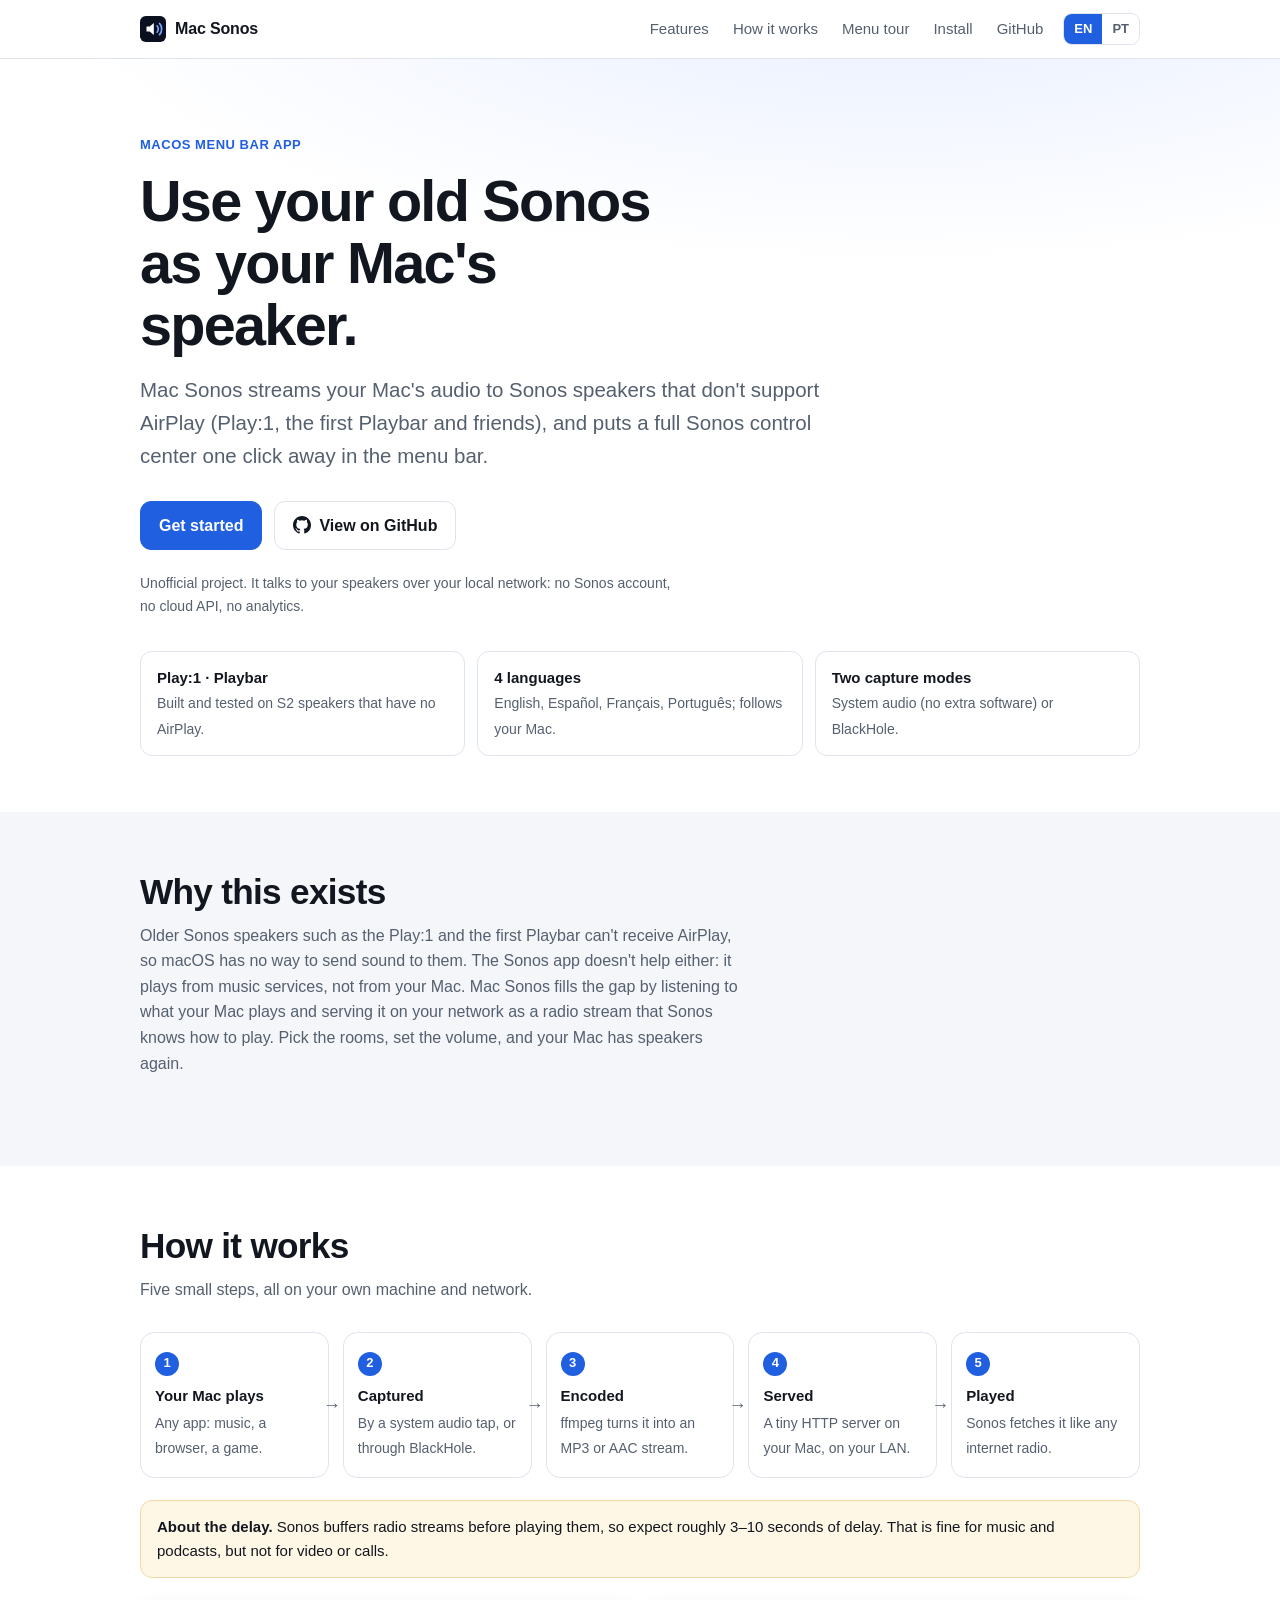
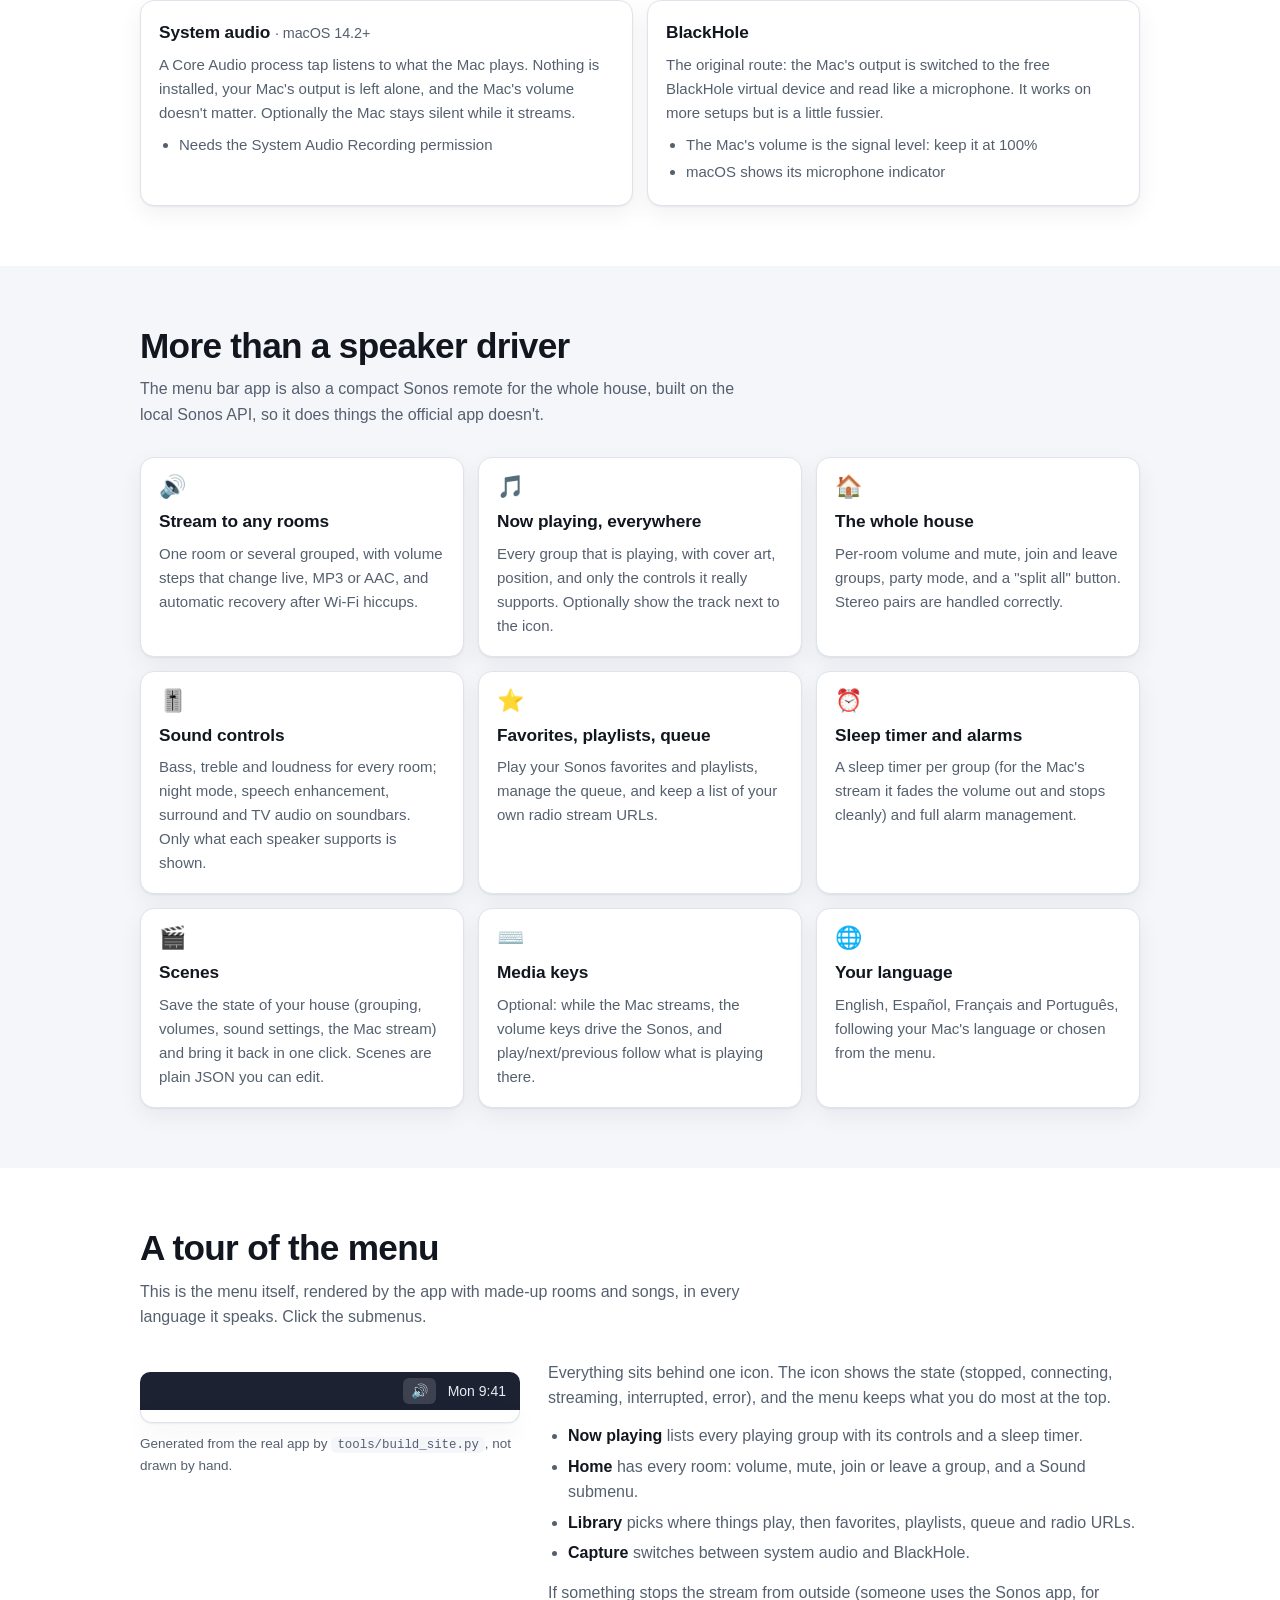
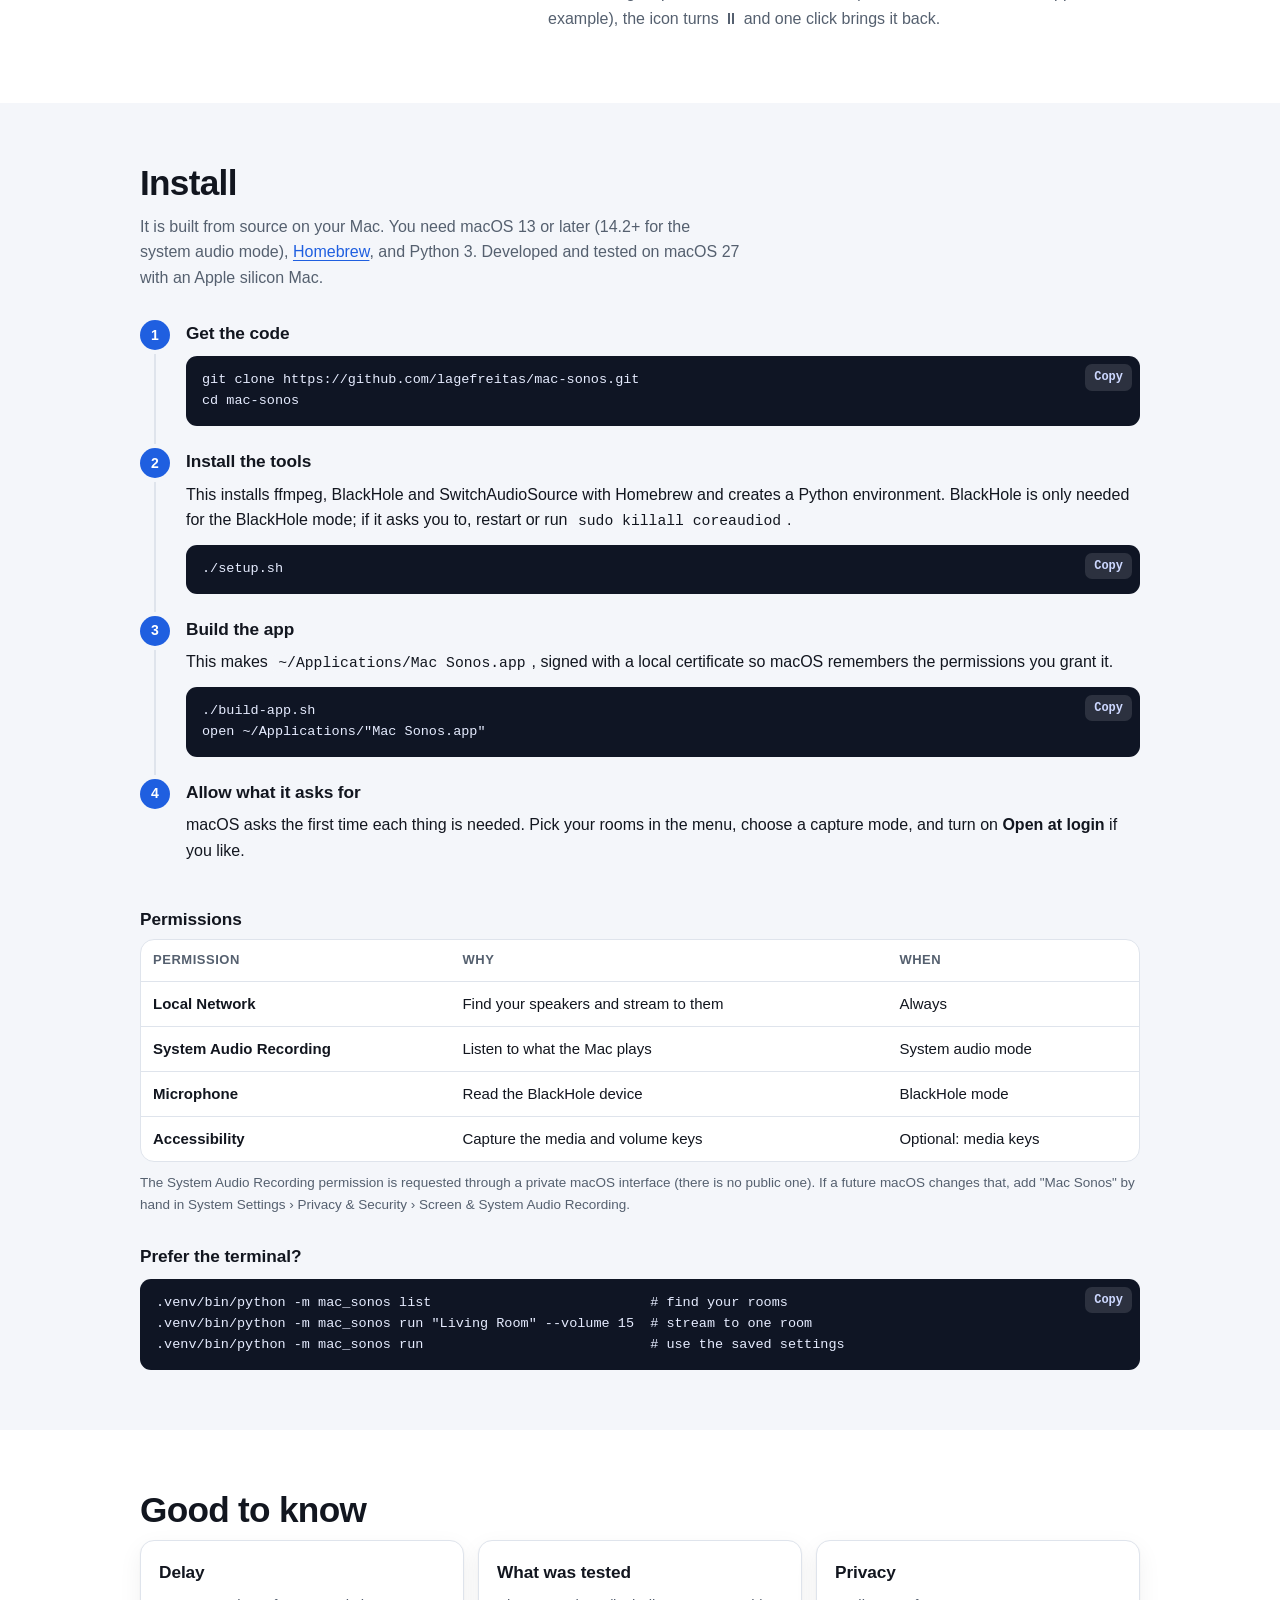
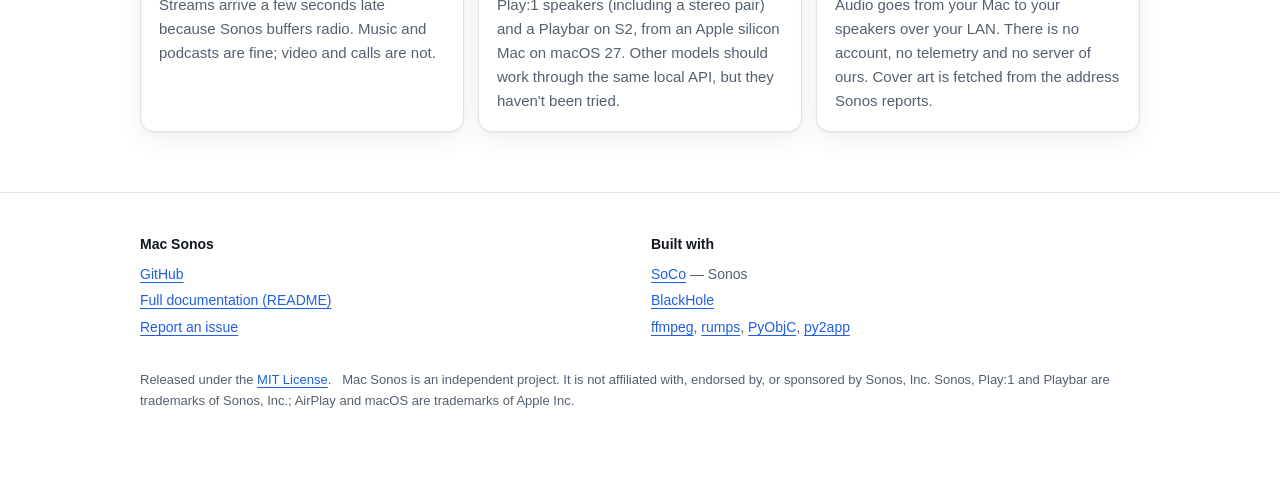
==== commit dad09e4c: "Add the MIT license LICENSE (MIT, 2026, André Lage-Freitas); README License section with the third-p" ====
--- a/tools/site/template.html
+++ b/tools/site/template.html
@@ -381,6 +381,10 @@
       </div>
     </div>
     <p class="disclaimer">
+      <span lang="en">Released under the <a href="https://github.com/lagefreitas/mac-sonos/blob/main/LICENSE">MIT License</a>.</span>
+      <span lang="pt">Publicado sob a <a href="https://github.com/lagefreitas/mac-sonos/blob/main/LICENSE">Licença MIT</a>.</span>
+      &nbsp;
+
       <span lang="en">Mac Sonos is an independent project. It is not affiliated with, endorsed by, or sponsored by Sonos, Inc. Sonos, Play:1 and Playbar are trademarks of Sonos, Inc.; AirPlay and macOS are trademarks of Apple Inc.</span>
       <span lang="pt">O Mac Sonos é um projeto independente. Não é afiliado, endossado nem patrocinado pela Sonos, Inc. Sonos, Play:1 e Playbar são marcas da Sonos, Inc.; AirPlay e macOS são marcas da Apple Inc.</span>
     </p>
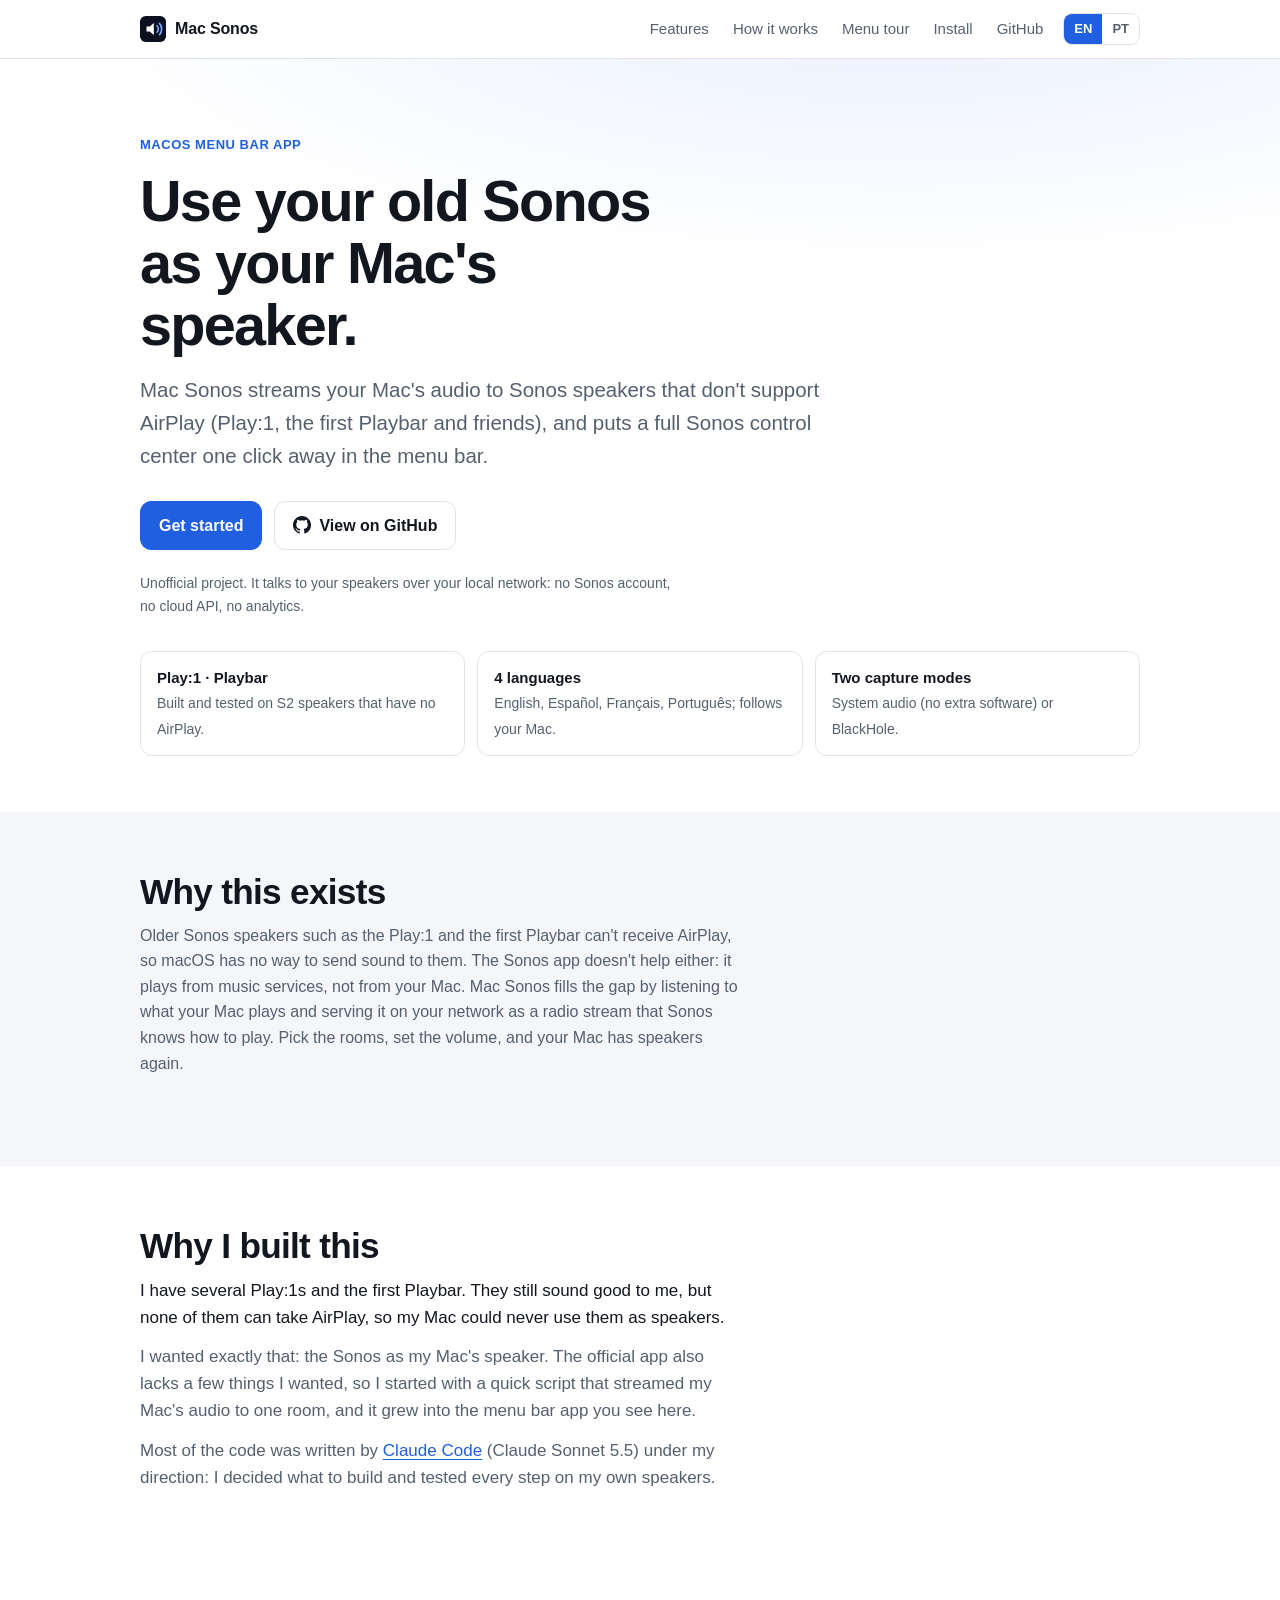
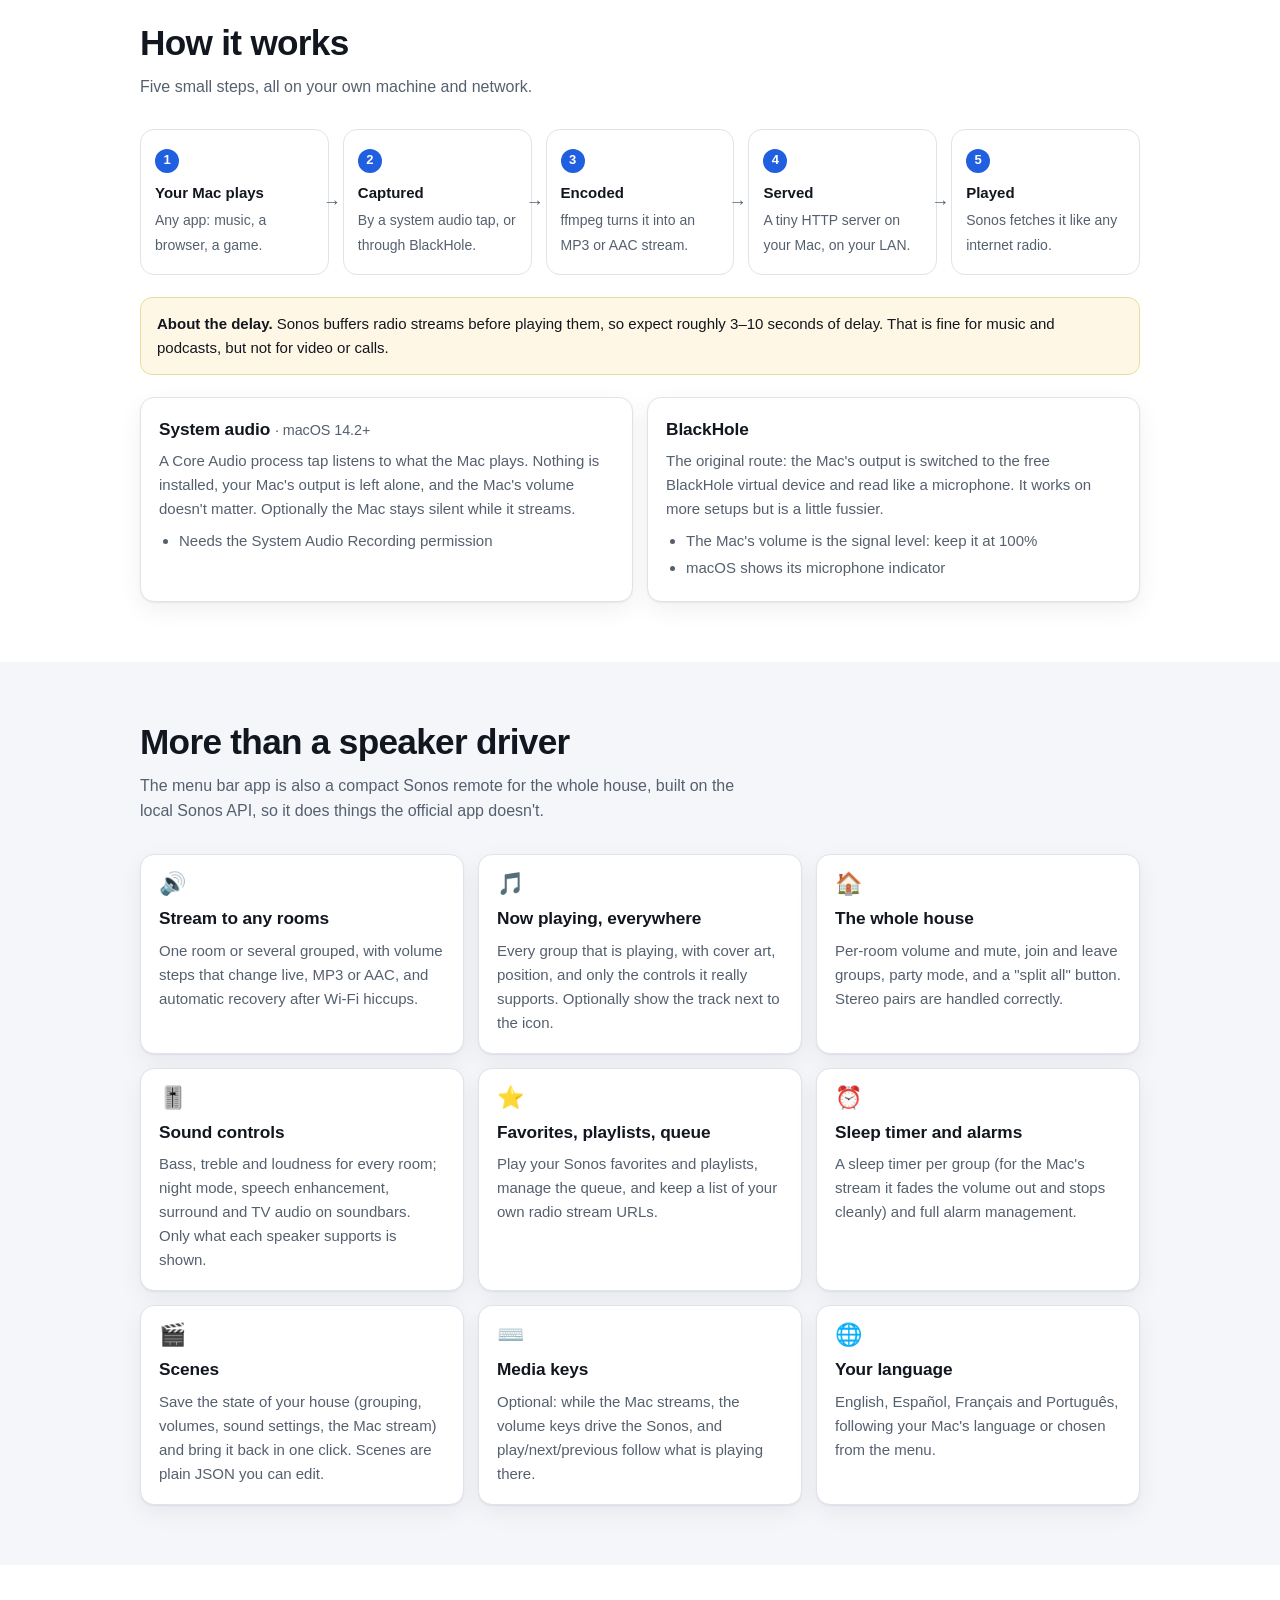
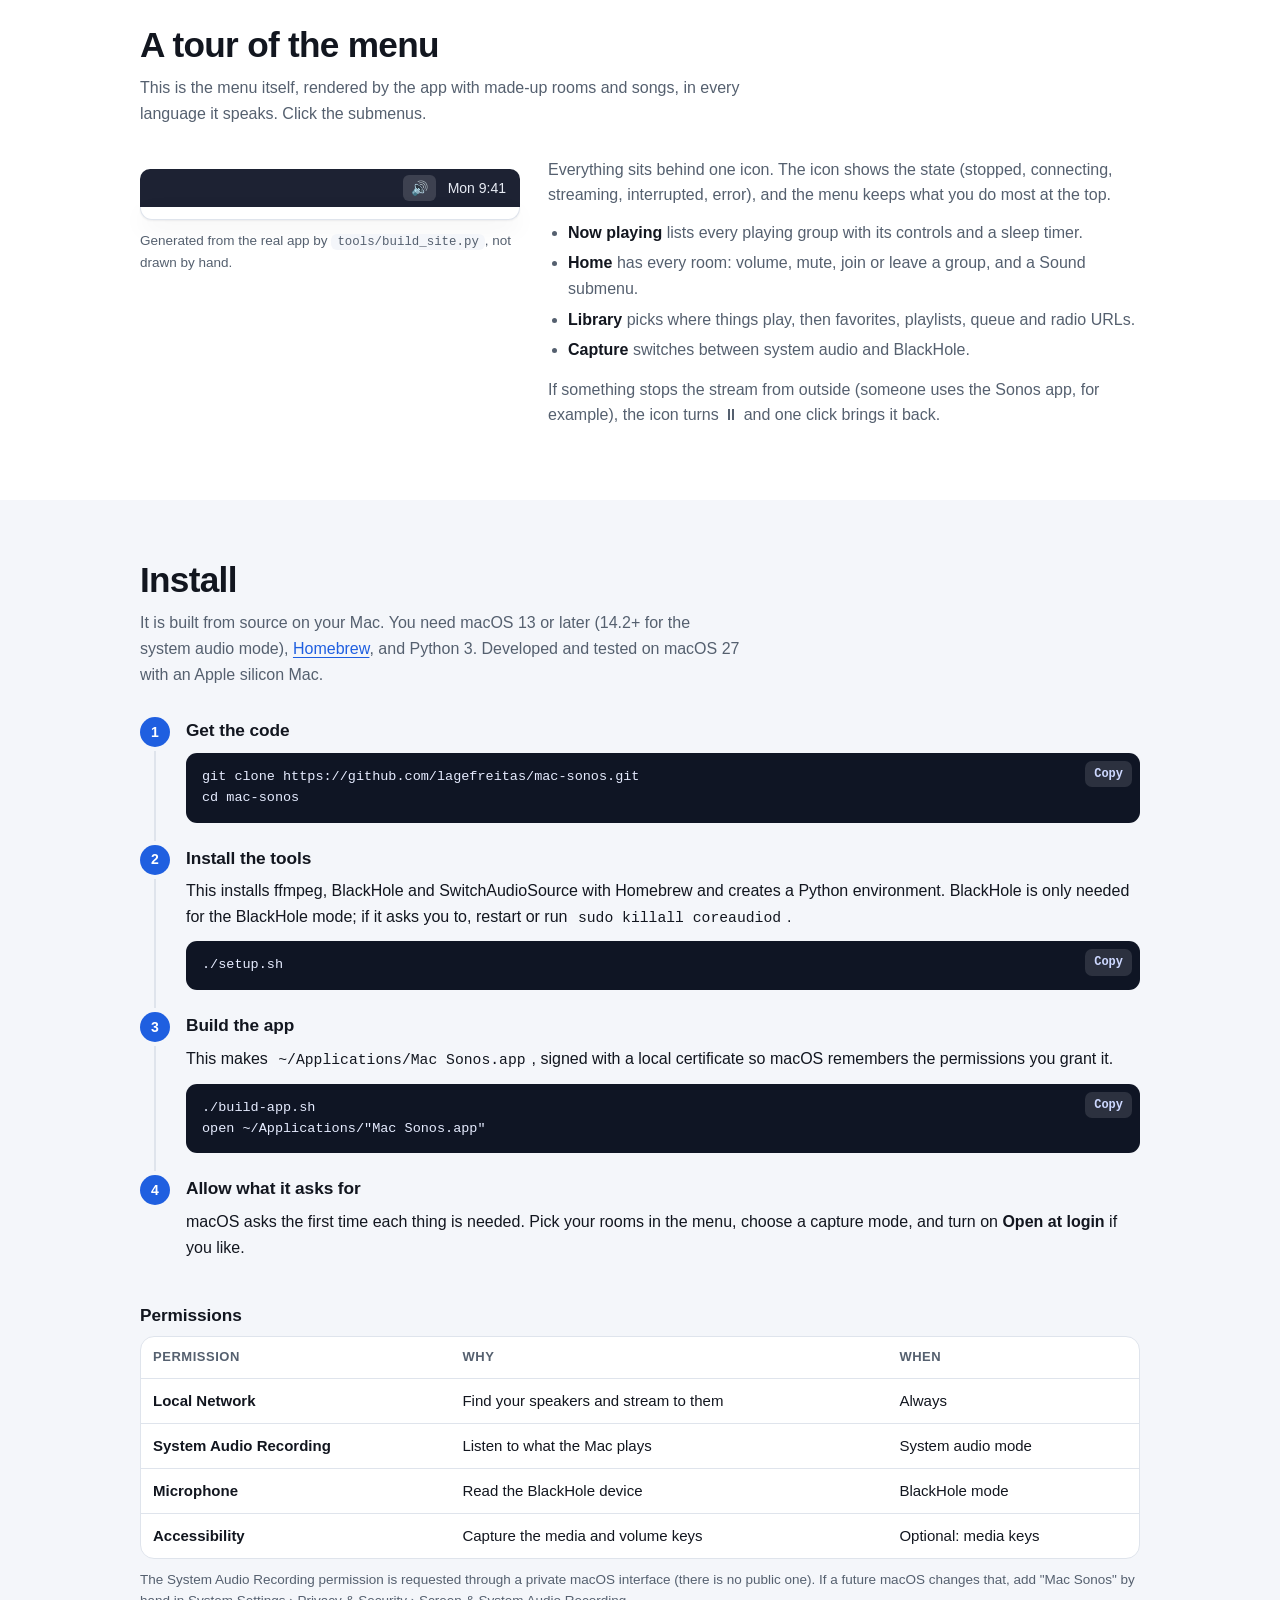
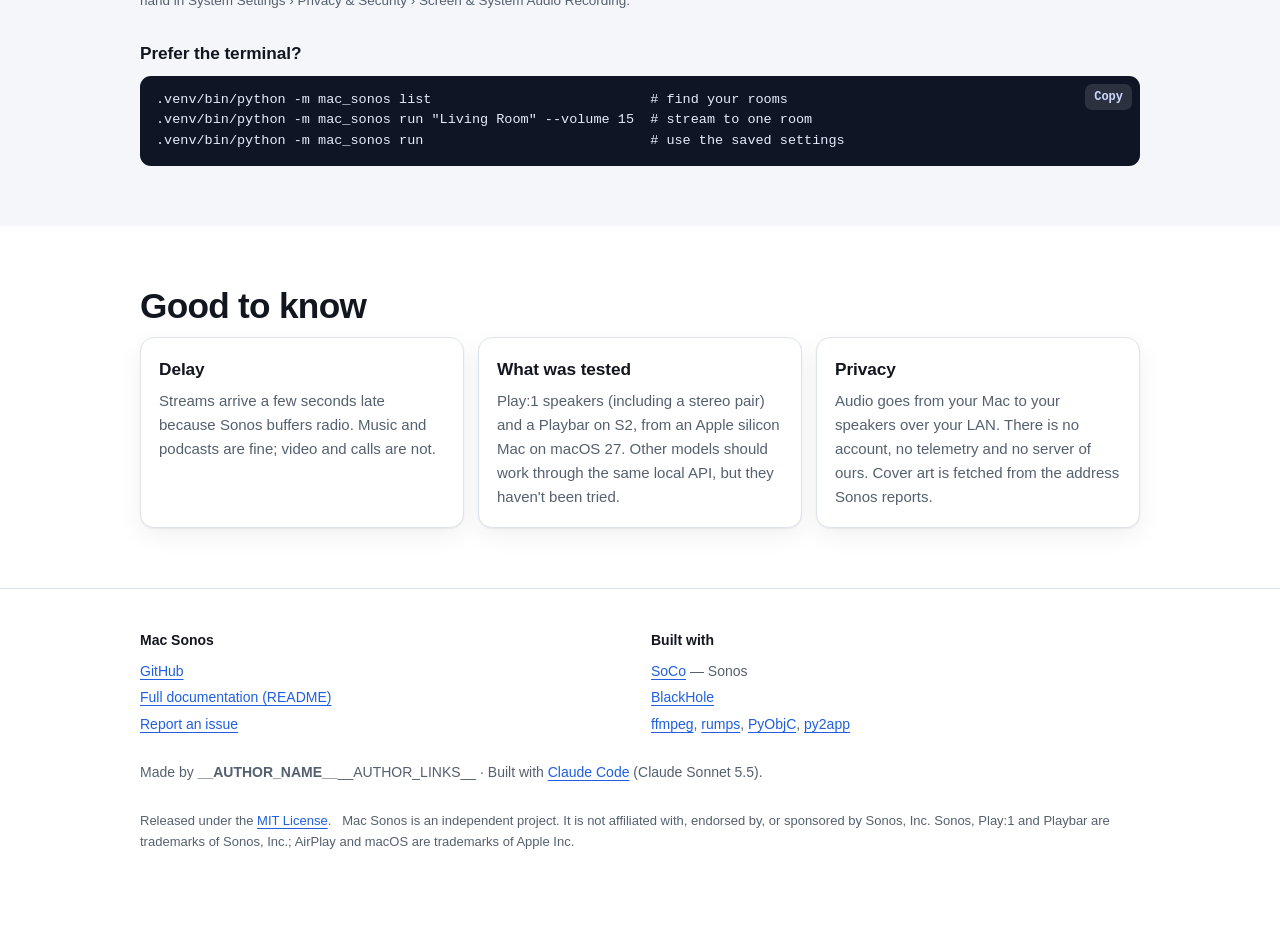
==== commit 038ccc33: "Site: story, byline, share image; repository topics 'Why I built this' (English only, kept visible i" ====
--- a/tools/site/template.html
+++ b/tools/site/template.html
@@ -11,7 +11,13 @@
 <meta property="og:title" content="Mac Sonos">
 <meta property="og:description" content="Use old Sonos speakers without AirPlay as your Mac's speaker, and control your whole Sonos from the menu bar.">
 <meta property="og:url" content="https://lagefreitas.github.io/mac-sonos/">
-<meta name="twitter:card" content="summary">
+<meta property="og:image" content="https://lagefreitas.github.io/mac-sonos/og.png">
+<meta property="og:image:width" content="1200">
+<meta property="og:image:height" content="630">
+<meta property="og:image:alt" content="Mac Sonos: use your old Sonos as your Mac's speaker">
+<meta name="twitter:card" content="summary_large_image">
+<meta name="twitter:image" content="https://lagefreitas.github.io/mac-sonos/og.png">
+<meta name="author" content="André Lage-Freitas">
 <link rel="icon" href="data:image/svg+xml,%3Csvg xmlns='http://www.w3.org/2000/svg' viewBox='0 0 64 64'%3E%3Crect width='64' height='64' rx='14' fill='%230b1020'/%3E%3Cpath d='M16 26h8l10-9v30l-10-9h-8z' fill='%23fff'/%3E%3Cpath d='M42 24c4 4 4 12 0 16M48 18c7 7 7 21 0 28' fill='none' stroke='%237aa7ff' stroke-width='4' stroke-linecap='round'/%3E%3C/svg%3E">
 <style>
 :root{
@@ -36,6 +42,14 @@
 .wrap{max-width:var(--maxw);margin:0 auto;padding:0 20px}
 /* language switching: every translated block carries a lang attribute */
 html[data-lang="en"] [lang="pt"],html[data-lang="pt"] [lang="en"]{display:none!important}
+
+/* text that is only in English but stays visible in the Portuguese view */
+html[data-lang="pt"] .keep[lang="en"]{display:revert!important}
+.story{max-width:68ch}
+.story p{color:var(--muted);font-size:17px}
+.story p:first-child{color:var(--fg)}
+.byline{margin:22px 0 14px;font-size:14px}
+.byline a{white-space:nowrap}
 
 /* header */
 header.top{position:sticky;top:0;z-index:20;background:color-mix(in srgb,var(--bg) 88%,transparent);-webkit-backdrop-filter:saturate(1.4) blur(10px);backdrop-filter:saturate(1.4) blur(10px);border-bottom:1px solid var(--line)}
@@ -198,6 +212,17 @@
       <span lang="en">Older Sonos speakers such as the Play:1 and the first Playbar can't receive AirPlay, so macOS has no way to send sound to them. The Sonos app doesn't help either: it plays from music services, not from your Mac. Mac Sonos fills the gap by listening to what your Mac plays and serving it on your network as a radio stream that Sonos knows how to play. Pick the rooms, set the volume, and your Mac has speakers again.</span>
       <span lang="pt">Sonos antigos, como a Play:1 e a primeira Playbar, não recebem AirPlay, então o macOS não tem como enviar som para eles. O app da Sonos também não resolve: ele toca de serviços de música, não do seu Mac. O Mac Sonos preenche essa lacuna: escuta o que o Mac toca e serve isso na sua rede como uma rádio que o Sonos sabe tocar. Escolha os cômodos, ajuste o volume, e o Mac volta a ter caixas de som.</span>
     </p>
+  </div>
+</section>
+
+<section id="story">
+  <div class="wrap">
+    <h2 class="keep" lang="en">Why I built this</h2>
+    <div class="story keep" lang="en">
+      <p>I have several Play:1s and the first Playbar. They still sound good to me, but none of them can take AirPlay, so my Mac could never use them as speakers.</p>
+      <p>I wanted exactly that: the Sonos as my Mac's speaker. The official app also lacks a few things I wanted, so I started with a quick script that streamed my Mac's audio to one room, and it grew into the menu bar app you see here.</p>
+      <p>Most of the code was written by <a href="https://claude.com/claude-code">Claude Code</a> (Claude Sonnet 5.5) under my direction: I decided what to build and tested every step on my own speakers.</p>
+    </div>
   </div>
 </section>
 
@@ -380,6 +405,7 @@
         </ul>
       </div>
     </div>
+    <p class="byline keep" lang="en">Made by <b>__AUTHOR_NAME__</b>__AUTHOR_LINKS__ · Built with <a href="https://claude.com/claude-code">Claude Code</a> (Claude Sonnet 5.5).</p>
     <p class="disclaimer">
       <span lang="en">Released under the <a href="https://github.com/lagefreitas/mac-sonos/blob/main/LICENSE">MIT License</a>.</span>
       <span lang="pt">Publicado sob a <a href="https://github.com/lagefreitas/mac-sonos/blob/main/LICENSE">Licença MIT</a>.</span>
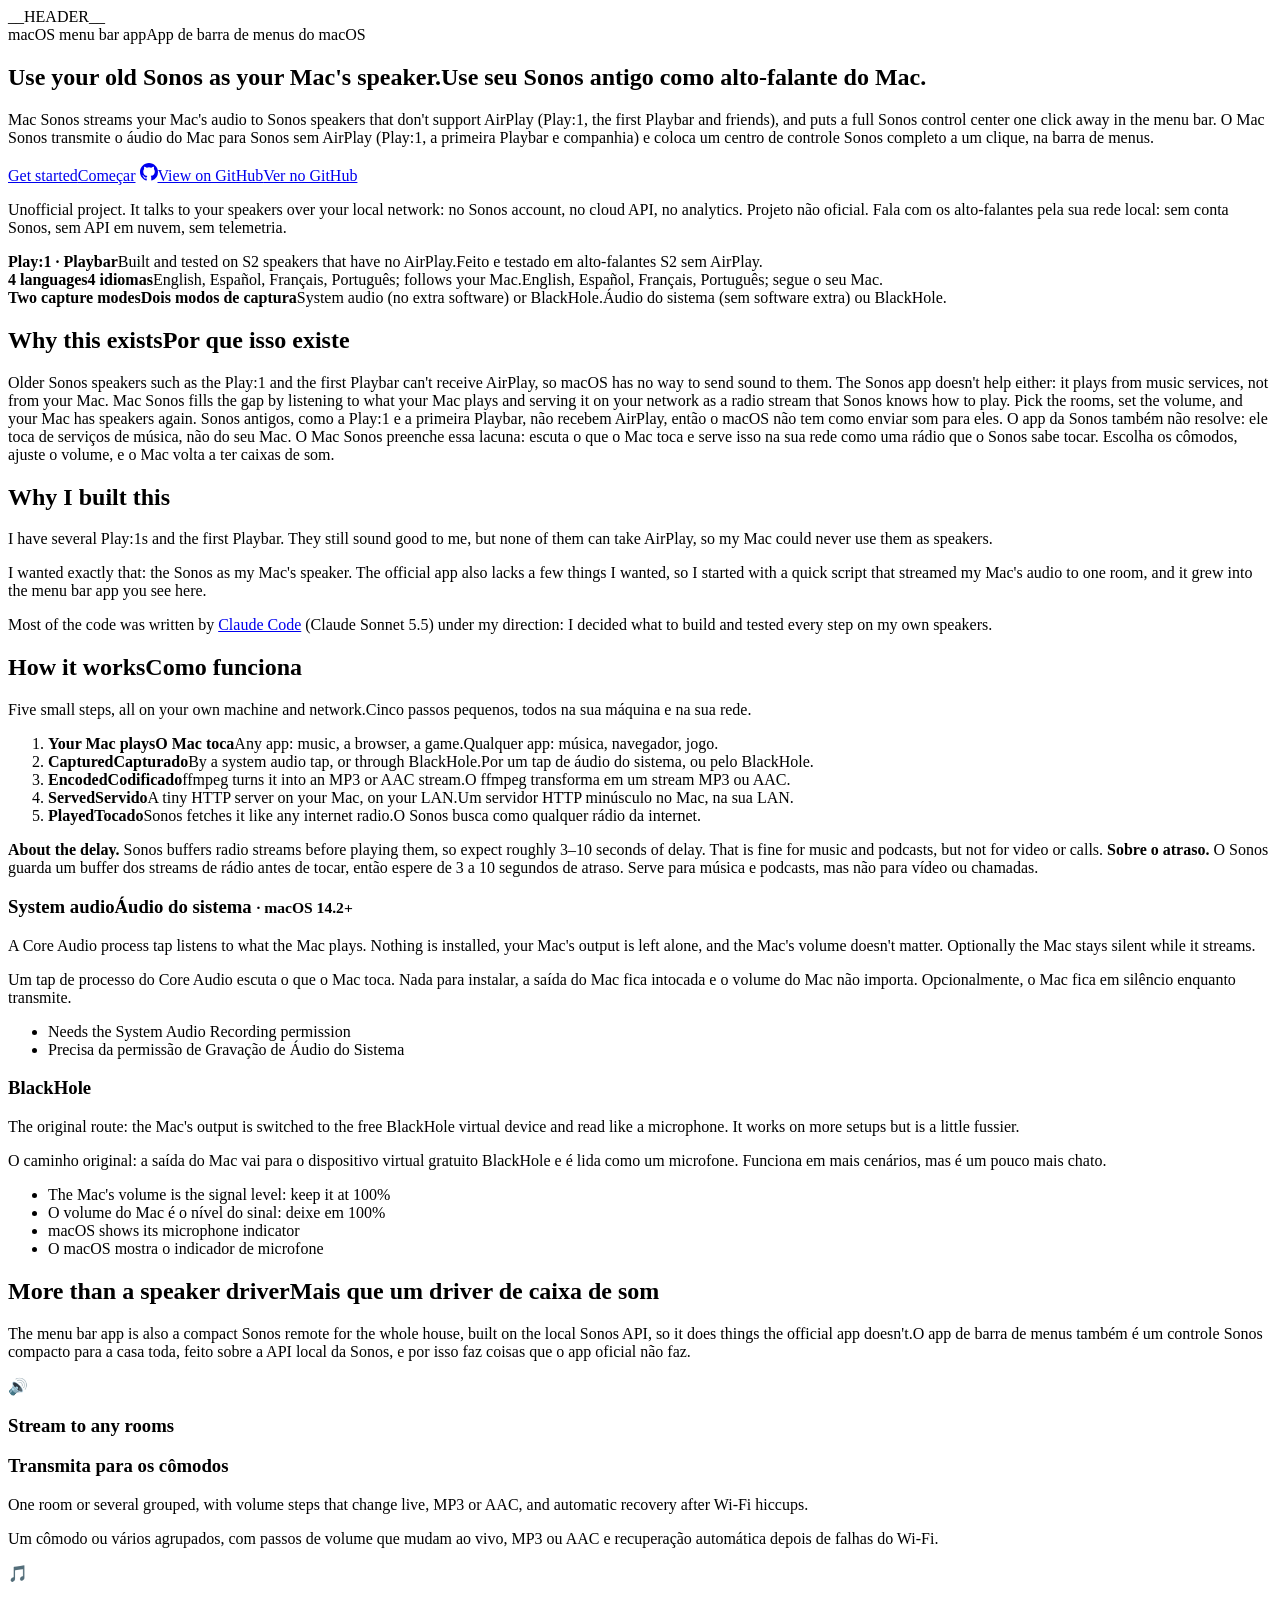
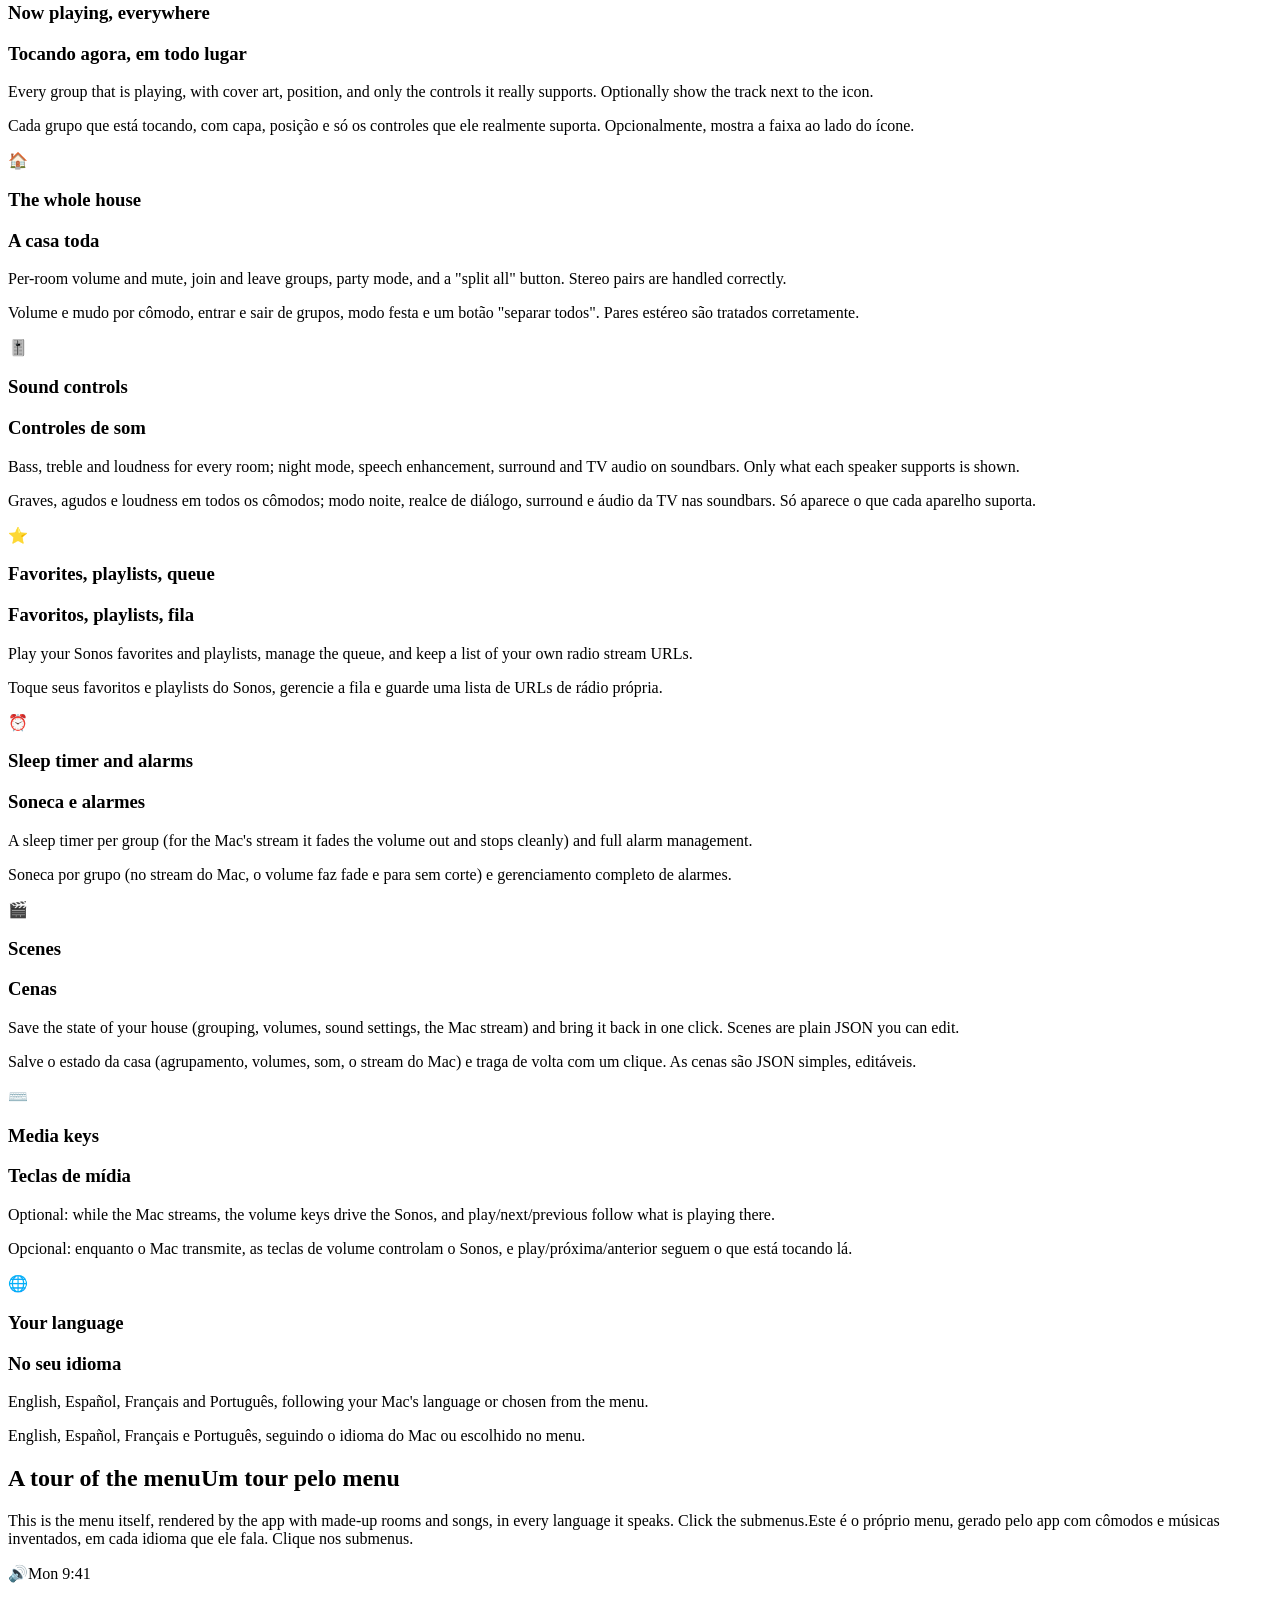
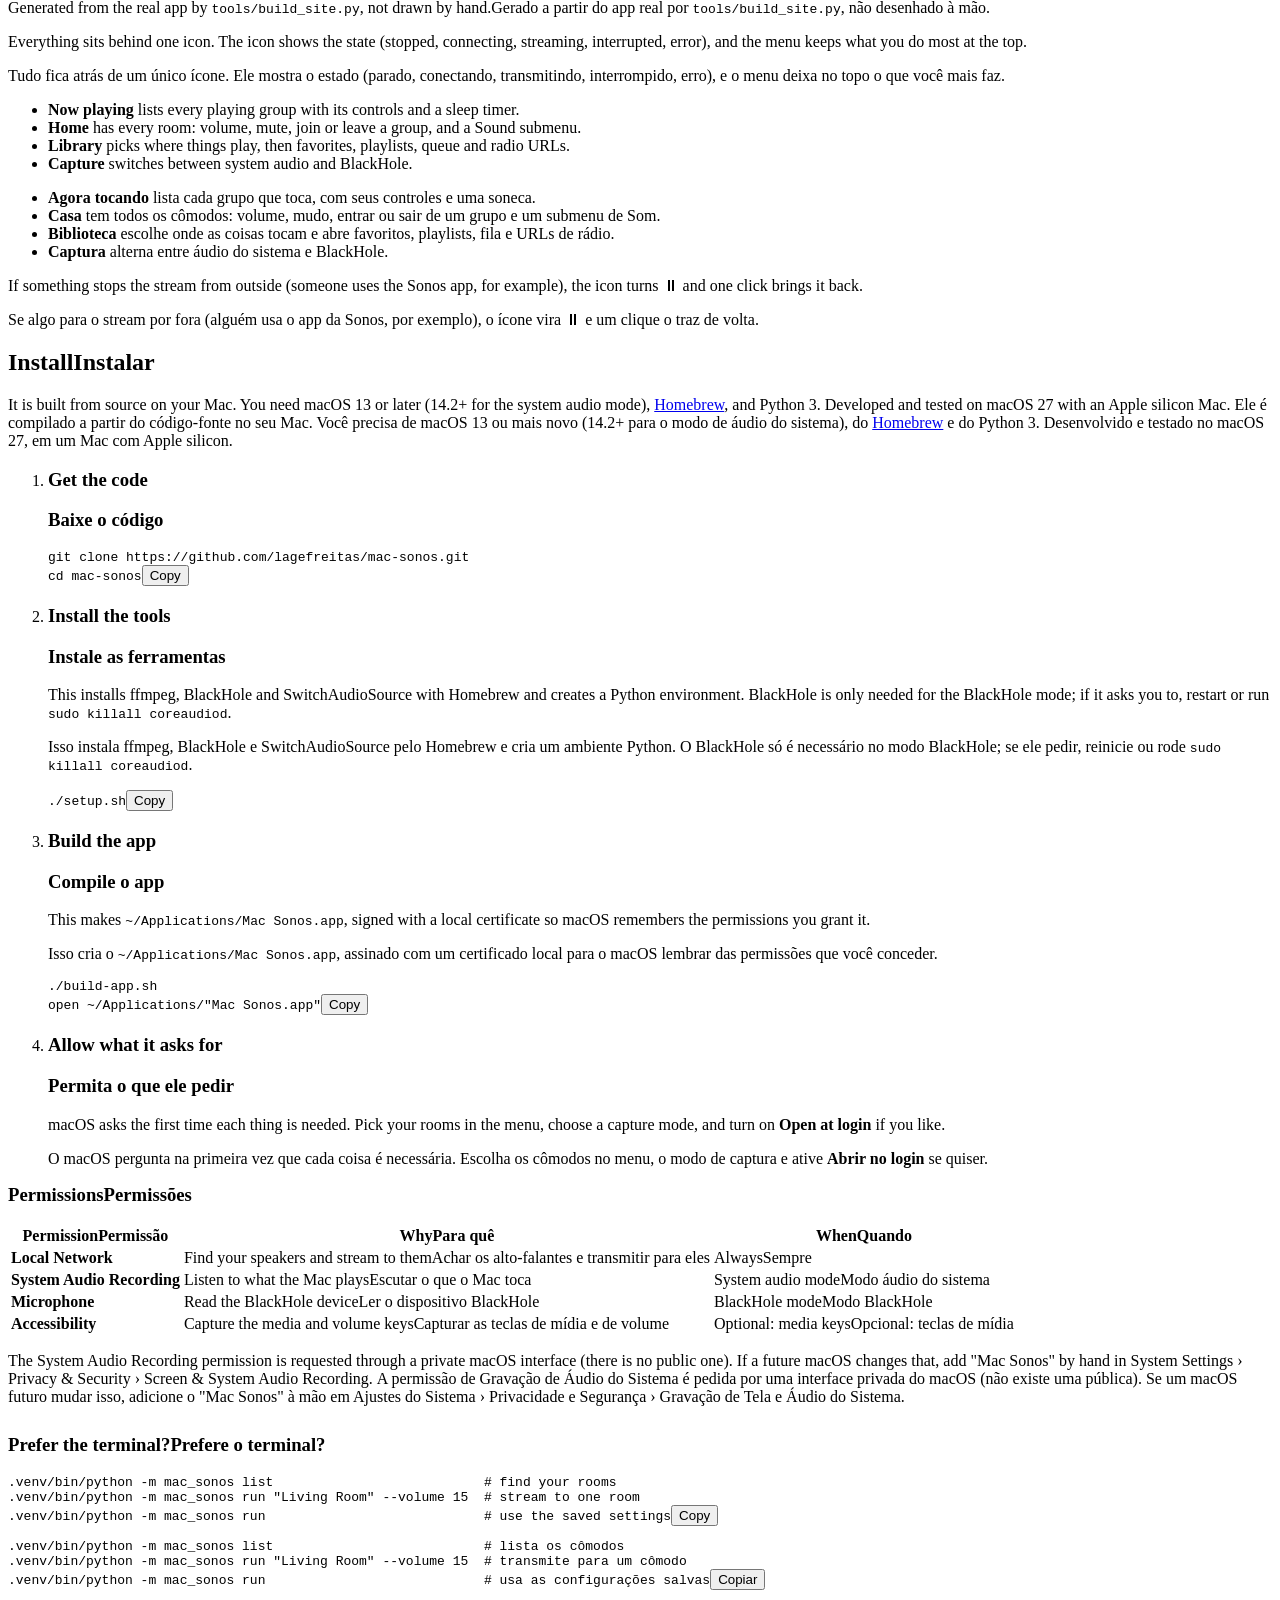
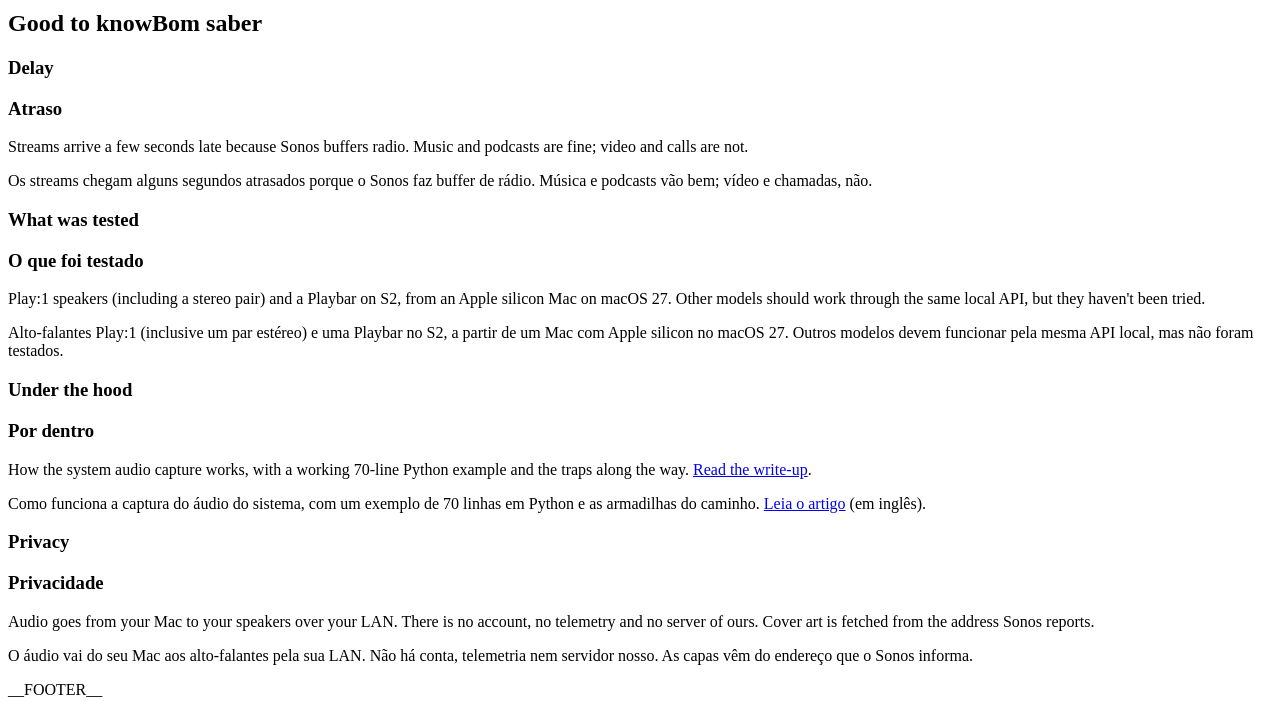
==== commit 032addf2: "Site: the Core Audio tap article as a page, from a Markdown source articles/core-audio-tap-from-pyth" ====
--- a/tools/site/template.html
+++ b/tools/site/template.html
@@ -1,5 +1,5 @@
 <!doctype html>
-<html lang="en" data-lang="en">
+<html lang="en" data-lang="en" data-title-en="Mac Sonos — use old Sonos speakers as your Mac's speaker" data-title-pt="Mac Sonos — use Sonos antigos como alto-falante do Mac">
 <head>
 <meta charset="utf-8">
 <meta name="viewport" content="width=device-width, initial-scale=1">
@@ -20,164 +20,12 @@
 <meta name="author" content="André Lage-Freitas">
 <link rel="icon" href="data:image/svg+xml,%3Csvg xmlns='http://www.w3.org/2000/svg' viewBox='0 0 64 64'%3E%3Crect width='64' height='64' rx='14' fill='%230b1020'/%3E%3Cpath d='M16 26h8l10-9v30l-10-9h-8z' fill='%23fff'/%3E%3Cpath d='M42 24c4 4 4 12 0 16M48 18c7 7 7 21 0 28' fill='none' stroke='%237aa7ff' stroke-width='4' stroke-linecap='round'/%3E%3C/svg%3E">
 <style>
-:root{
-  --bg:#ffffff; --bg2:#f4f6fa; --fg:#12161f; --muted:#55606f; --line:#dfe4ec; --card:#ffffff;
-  --accent:#1f5fe0; --accent-fg:#ffffff; --accent-soft:#e8efff; --code-bg:#0f1524; --code-fg:#e6ecff;
-  --warn-bg:#fff7e6; --warn-line:#f2d9a3; --shadow:0 1px 2px rgba(15,23,42,.06),0 8px 24px rgba(15,23,42,.06);
-  --radius:14px; --maxw:1040px;
-}
-@media (prefers-color-scheme:dark){
-  :root{
-    --bg:#0b1020; --bg2:#10172a; --fg:#e8ecf5; --muted:#a2adc0; --line:#222c44; --card:#121a2f;
-    --accent:#7aa7ff; --accent-fg:#0b1020; --accent-soft:#17234a; --code-bg:#070b16; --code-fg:#dfe7ff;
-    --warn-bg:#2a2210; --warn-line:#5b4a1d; --shadow:none;
-  }
-}
-*{box-sizing:border-box}
-html{scroll-behavior:smooth;-webkit-text-size-adjust:100%}
-body{margin:0;background:var(--bg);color:var(--fg);font:16px/1.6 -apple-system,BlinkMacSystemFont,"SF Pro Text","Segoe UI",Roboto,Helvetica,Arial,sans-serif}
-a{color:var(--accent);text-underline-offset:3px}
-a:hover{text-decoration-thickness:2px}
-img,svg{max-width:100%}
-.wrap{max-width:var(--maxw);margin:0 auto;padding:0 20px}
-/* language switching: every translated block carries a lang attribute */
-html[data-lang="en"] [lang="pt"],html[data-lang="pt"] [lang="en"]{display:none!important}
-
-/* text that is only in English but stays visible in the Portuguese view */
-html[data-lang="pt"] .keep[lang="en"]{display:revert!important}
-.story{max-width:68ch}
-.story p{color:var(--muted);font-size:17px}
-.story p:first-child{color:var(--fg)}
-.byline{margin:22px 0 14px;font-size:14px}
-.byline a{white-space:nowrap}
-
-/* header */
-header.top{position:sticky;top:0;z-index:20;background:color-mix(in srgb,var(--bg) 88%,transparent);-webkit-backdrop-filter:saturate(1.4) blur(10px);backdrop-filter:saturate(1.4) blur(10px);border-bottom:1px solid var(--line)}
-header.top .wrap{display:flex;align-items:center;gap:18px;height:58px}
-.brand{font-weight:700;letter-spacing:-.01em;color:var(--fg);text-decoration:none;display:flex;align-items:center;gap:9px}
-.brand .logo{width:26px;height:26px}
-nav.links{margin-left:auto;display:flex;gap:4px;align-items:center}
-nav.links a.l{color:var(--muted);text-decoration:none;padding:6px 10px;border-radius:8px;font-size:15px}
-nav.links a.l:hover{color:var(--fg);background:var(--bg2)}
-.lang{display:inline-flex;border:1px solid var(--line);border-radius:9px;overflow:hidden;margin-left:6px}
-.lang button{all:unset;cursor:pointer;padding:5px 10px;font-size:13px;font-weight:600;color:var(--muted)}
-.lang button[aria-pressed="true"]{background:var(--accent);color:var(--accent-fg)}
-.lang button:focus-visible,.btn:focus-visible,.tab:focus-visible,summary:focus-visible,.copy:focus-visible,nav.links a:focus-visible{outline:2px solid var(--accent);outline-offset:2px}
-@media (max-width:760px){nav.links a.l{display:none}}
-
-/* hero */
-.hero{padding:72px 0 56px;background:radial-gradient(1200px 400px at 70% -10%,var(--accent-soft),transparent 70%)}
-.eyebrow{display:inline-block;font-size:13px;font-weight:600;letter-spacing:.04em;text-transform:uppercase;color:var(--accent);margin-bottom:14px}
-h1{font-size:clamp(2.1rem,5.2vw,3.6rem);line-height:1.08;letter-spacing:-.03em;margin:0 0 18px;max-width:18ch}
-.lead{font-size:clamp(1.05rem,2vw,1.28rem);color:var(--muted);max-width:60ch;margin:0 0 28px}
-.cta{display:flex;gap:12px;flex-wrap:wrap;margin-bottom:22px}
-.btn{display:inline-flex;align-items:center;gap:8px;padding:11px 18px;border-radius:11px;font-weight:600;text-decoration:none;border:1px solid var(--line);color:var(--fg);background:var(--card)}
-.btn.primary{background:var(--accent);color:var(--accent-fg);border-color:var(--accent)}
-.btn:hover{filter:brightness(1.06)}
-.fine{font-size:14px;color:var(--muted);max-width:70ch}
-.facts{display:grid;grid-template-columns:repeat(auto-fit,minmax(200px,1fr));gap:12px;margin-top:34px}
-.fact{padding:14px 16px;border:1px solid var(--line);border-radius:12px;background:var(--card)}
-.fact b{display:block;font-size:15px}
-.fact span{font-size:14px;color:var(--muted)}
-
-/* sections */
-section{padding:60px 0}
-section.alt{background:var(--bg2)}
-h2{font-size:clamp(1.6rem,3.2vw,2.2rem);letter-spacing:-.02em;margin:0 0 10px;line-height:1.15}
-.sub{color:var(--muted);max-width:68ch;margin:0 0 30px}
-h3{font-size:1.08rem;margin:0 0 6px;letter-spacing:-.005em}
-p{margin:0 0 12px}
-.grid{display:grid;gap:14px;grid-template-columns:repeat(auto-fill,minmax(270px,1fr))}
-.card{padding:18px;border:1px solid var(--line);border-radius:var(--radius);background:var(--card);box-shadow:var(--shadow)}
-.card p{margin:0;color:var(--muted);font-size:15px}
-.card .ic{font-size:22px;line-height:1;margin-bottom:10px}
-
-/* how it works */
-.flow{display:grid;grid-template-columns:repeat(5,1fr);gap:14px;counter-reset:s;margin:0 0 22px;padding:0;list-style:none}
-.flow li{position:relative;padding:16px 14px;border:1px solid var(--line);border-radius:var(--radius);background:var(--card);counter-increment:s}
-.flow li::before{content:counter(s);display:inline-grid;place-items:center;width:24px;height:24px;border-radius:50%;background:var(--accent);color:var(--accent-fg);font-size:13px;font-weight:700;margin-bottom:8px}
-.flow li b{display:block;font-size:15px;margin-bottom:2px}
-.flow li span{font-size:14px;color:var(--muted)}
-.flow li:not(:last-child)::after{content:"→";position:absolute;right:-13px;top:50%;transform:translateY(-50%);color:var(--muted);font-size:18px;z-index:2}
-@media (max-width:900px){.flow{grid-template-columns:1fr;gap:20px}.flow li:not(:last-child)::after{content:"↓";right:auto;left:50%;top:auto;bottom:-22px;transform:translateX(-50%)}}
-.note{padding:14px 16px;border:1px solid var(--warn-line);background:var(--warn-bg);border-radius:12px;font-size:15px}
-.two{display:grid;gap:14px;grid-template-columns:repeat(auto-fit,minmax(300px,1fr));margin-top:22px}
-.two .card h3 small{font-weight:500;color:var(--muted)}
-ul.tight{margin:8px 0 0;padding-left:20px;color:var(--muted);font-size:15px}
-ul.tight li{margin:3px 0}
-
-/* menu tour */
-.tour{display:grid;grid-template-columns:minmax(280px,380px) 1fr;gap:28px;align-items:start}
-@media (max-width:860px){.tour{grid-template-columns:1fr}}
-.tabs{display:flex;gap:6px;flex-wrap:wrap;margin-bottom:12px}
-.tab{all:unset;cursor:pointer;padding:6px 12px;border:1px solid var(--line);border-radius:999px;font-size:13px;font-weight:600;color:var(--muted);background:var(--card)}
-.tab[aria-selected="true"]{background:var(--accent);color:var(--accent-fg);border-color:var(--accent)}
-.menubar{display:flex;align-items:center;justify-content:flex-end;gap:12px;padding:6px 14px;border-radius:10px 10px 0 0;background:#1d2233;color:#e8ecf5;font-size:14px}
-.menubar .item{padding:2px 8px;border-radius:6px;background:rgba(255,255,255,.14)}
-.menu{border:1px solid var(--line);border-top:0;border-radius:0 0 12px 12px;background:var(--card);box-shadow:var(--shadow);padding:6px;font-size:14.5px;max-height:620px;overflow:auto}
-.menu ul{list-style:none;margin:0;padding:0}
-.menu li{margin:0}
-.menu .row{display:flex;align-items:center;gap:6px;padding:4px 10px;border-radius:6px;min-height:28px}
-.menu .check{width:14px;color:var(--accent);font-weight:700;flex:none}
-.menu details>summary{list-style:none;cursor:pointer;display:flex;align-items:center;gap:6px;padding:4px 10px;border-radius:6px;min-height:28px}
-.menu details>summary::-webkit-details-marker{display:none}
-.menu details>summary::after{content:"›";margin-left:auto;color:var(--muted);font-size:17px;transition:transform .15s}
-.menu details[open]>summary::after{transform:rotate(90deg)}
-.menu details>summary:hover{background:var(--accent-soft)}
-.menu details>ul{margin:2px 0 4px 16px;padding-left:8px;border-left:2px solid var(--line)}
-.menu hr{border:0;border-top:1px solid var(--line);margin:5px 6px}
-.tourtext p{color:var(--muted)}
-.tourtext ul{padding-left:20px;margin:8px 0 14px;color:var(--muted)}
-.tourtext li{margin:5px 0}
-.tourtext li b{color:var(--fg)}
-.caption{font-size:13.5px;color:var(--muted);margin-top:10px}
-
-/* install */
-.steps{counter-reset:st;list-style:none;padding:0;margin:0 0 8px}
-.steps>li{counter-increment:st;position:relative;padding:0 0 22px 46px}
-.steps>li::before{content:counter(st);position:absolute;left:0;top:0;width:30px;height:30px;border-radius:50%;background:var(--accent);color:var(--accent-fg);display:grid;place-items:center;font-weight:700;font-size:14px}
-.steps>li:not(:last-child)::after{content:"";position:absolute;left:14px;top:34px;bottom:4px;width:2px;background:var(--line)}
-pre{position:relative;margin:8px 0 0;padding:14px 64px 14px 16px;background:var(--code-bg);color:var(--code-fg);border-radius:11px;overflow:auto;font:13.5px/1.55 ui-monospace,SFMono-Regular,Menlo,Consolas,monospace}
-code{font:0.92em ui-monospace,SFMono-Regular,Menlo,Consolas,monospace;background:var(--bg2);padding:1px 6px;border-radius:6px}
-pre code{background:none;padding:0;font-size:inherit;color:inherit}
-.copy{all:unset;cursor:pointer;position:absolute;top:8px;right:8px;font-size:12px;font-weight:600;padding:4px 9px;border-radius:7px;background:rgba(255,255,255,.12);color:#cdd8ff}
-.copy:hover{background:rgba(255,255,255,.22)}
-table{width:100%;border-collapse:collapse;font-size:15px}
-th,td{text-align:left;padding:10px 12px;border-bottom:1px solid var(--line);vertical-align:top}
-th{font-size:13px;text-transform:uppercase;letter-spacing:.04em;color:var(--muted)}
-.tablewrap{overflow-x:auto;border:1px solid var(--line);border-radius:var(--radius);background:var(--card);margin-top:6px}
-.tablewrap tr:last-child td{border-bottom:0}
-
-footer{padding:40px 0 60px;border-top:1px solid var(--line);color:var(--muted);font-size:14px}
-footer .cols{display:grid;gap:22px;grid-template-columns:repeat(auto-fit,minmax(240px,1fr))}
-footer h4{margin:0 0 8px;color:var(--fg);font-size:14px}
-footer ul{list-style:none;padding:0;margin:0}
-footer li{margin:4px 0}
-.disclaimer{margin-top:28px;font-size:13px}
-@media (prefers-reduced-motion:reduce){html{scroll-behavior:auto}*{transition:none!important}}
+__STYLE__
 </style>
 </head>
 <body>
 
-<header class="top">
-  <div class="wrap">
-    <a class="brand" href="#top" aria-label="Mac Sonos">
-      <svg class="logo" viewBox="0 0 64 64" aria-hidden="true"><rect width="64" height="64" rx="14" fill="#0b1020"/><path d="M16 26h8l10-9v30l-10-9h-8z" fill="#fff"/><path d="M42 24c4 4 4 12 0 16M48 18c7 7 7 21 0 28" fill="none" stroke="#7aa7ff" stroke-width="4" stroke-linecap="round"/></svg>
-      Mac Sonos
-    </a>
-    <nav class="links" aria-label="Main">
-      <a class="l" href="#features"><span lang="en">Features</span><span lang="pt">Recursos</span></a>
-      <a class="l" href="#how"><span lang="en">How it works</span><span lang="pt">Como funciona</span></a>
-      <a class="l" href="#tour"><span lang="en">Menu tour</span><span lang="pt">Tour do menu</span></a>
-      <a class="l" href="#install"><span lang="en">Install</span><span lang="pt">Instalar</span></a>
-      <a class="l" href="https://github.com/lagefreitas/mac-sonos">GitHub</a>
-      <span class="lang" role="group" aria-label="Language">
-        <button type="button" data-set-lang="en" aria-pressed="true">EN</button>
-        <button type="button" data-set-lang="pt" aria-pressed="false">PT</button>
-      </span>
-    </nav>
-  </div>
-</header>
+__HEADER__
 
 <main id="top">
 
@@ -378,6 +226,7 @@
     <div class="grid">
       <div class="card"><h3 lang="en">Delay</h3><h3 lang="pt">Atraso</h3><p lang="en">Streams arrive a few seconds late because Sonos buffers radio. Music and podcasts are fine; video and calls are not.</p><p lang="pt">Os streams chegam alguns segundos atrasados porque o Sonos faz buffer de rádio. Música e podcasts vão bem; vídeo e chamadas, não.</p></div>
       <div class="card"><h3 lang="en">What was tested</h3><h3 lang="pt">O que foi testado</h3><p lang="en">Play:1 speakers (including a stereo pair) and a Playbar on S2, from an Apple silicon Mac on macOS 27. Other models should work through the same local API, but they haven't been tried.</p><p lang="pt">Alto-falantes Play:1 (inclusive um par estéreo) e uma Playbar no S2, a partir de um Mac com Apple silicon no macOS 27. Outros modelos devem funcionar pela mesma API local, mas não foram testados.</p></div>
+      <div class="card"><h3 lang="en">Under the hood</h3><h3 lang="pt">Por dentro</h3><p lang="en">How the system audio capture works, with a working 70-line Python example and the traps along the way. <a href="__ROOT__articles/core-audio-tap-from-python/">Read the write-up</a>.</p><p lang="pt">Como funciona a captura do áudio do sistema, com um exemplo de 70 linhas em Python e as armadilhas do caminho. <a href="__ROOT__articles/core-audio-tap-from-python/">Leia o artigo</a> (em inglês).</p></div>
       <div class="card"><h3 lang="en">Privacy</h3><h3 lang="pt">Privacidade</h3><p lang="en">Audio goes from your Mac to your speakers over your LAN. There is no account, no telemetry and no server of ours. Cover art is fetched from the address Sonos reports.</p><p lang="pt">O áudio vai do seu Mac aos alto-falantes pela sua LAN. Não há conta, telemetria nem servidor nosso. As capas vêm do endereço que o Sonos informa.</p></div>
     </div>
   </div>
@@ -385,68 +234,13 @@
 
 </main>
 
-<footer>
-  <div class="wrap">
-    <div class="cols">
-      <div>
-        <h4>Mac Sonos</h4>
-        <ul>
-          <li><a href="https://github.com/lagefreitas/mac-sonos">GitHub</a></li>
-          <li><a href="https://github.com/lagefreitas/mac-sonos#readme"><span lang="en">Full documentation (README)</span><span lang="pt">Documentação completa (README)</span></a></li>
-          <li><a href="https://github.com/lagefreitas/mac-sonos/issues"><span lang="en">Report an issue</span><span lang="pt">Reportar um problema</span></a></li>
-        </ul>
-      </div>
-      <div>
-        <h4><span lang="en">Built with</span><span lang="pt">Feito com</span></h4>
-        <ul>
-          <li><a href="https://github.com/SoCo/SoCo">SoCo</a> — Sonos</li>
-          <li><a href="https://existential.audio/blackhole/">BlackHole</a></li>
-          <li><a href="https://ffmpeg.org/">ffmpeg</a>, <a href="https://github.com/jaredks/rumps">rumps</a>, <a href="https://pyobjc.readthedocs.io/">PyObjC</a>, <a href="https://py2app.readthedocs.io/">py2app</a></li>
-        </ul>
-      </div>
-    </div>
-    <p class="byline keep" lang="en">Made by <b>__AUTHOR_NAME__</b>__AUTHOR_LINKS__ · Built with <a href="https://claude.com/claude-code">Claude Code</a> (Claude Sonnet 5.5).</p>
-    <p class="disclaimer">
-      <span lang="en">Released under the <a href="https://github.com/lagefreitas/mac-sonos/blob/main/LICENSE">MIT License</a>.</span>
-      <span lang="pt">Publicado sob a <a href="https://github.com/lagefreitas/mac-sonos/blob/main/LICENSE">Licença MIT</a>.</span>
-      &nbsp;
-
-      <span lang="en">Mac Sonos is an independent project. It is not affiliated with, endorsed by, or sponsored by Sonos, Inc. Sonos, Play:1 and Playbar are trademarks of Sonos, Inc.; AirPlay and macOS are trademarks of Apple Inc.</span>
-      <span lang="pt">O Mac Sonos é um projeto independente. Não é afiliado, endossado nem patrocinado pela Sonos, Inc. Sonos, Play:1 e Playbar são marcas da Sonos, Inc.; AirPlay e macOS são marcas da Apple Inc.</span>
-    </p>
-  </div>
-</footer>
+__FOOTER__
 
 <script>
 const MENUS = __MENUS__;
 const LANG_NAMES = {en: "English", es: "Español", fr: "Français", pt: "Português"};
 
-/* page language: the saved choice, else the browser's, else English */
-(function () {
-  const root = document.documentElement;
-  const stored = (function () { try { return localStorage.getItem("lang"); } catch (e) { return null; } })();
-  const wanted = stored || ((navigator.language || "en").toLowerCase().indexOf("pt") === 0 ? "pt" : "en");
-  function setLang(lang) {
-    root.setAttribute("data-lang", lang);
-    root.lang = lang;
-    document.title = lang === "pt" ? "Mac Sonos — use Sonos antigos como alto-falante do Mac" : "Mac Sonos — use old Sonos speakers as your Mac's speaker";
-    document.querySelectorAll("[data-set-lang]").forEach(function (b) { b.setAttribute("aria-pressed", String(b.dataset.setLang === lang)); });
-    document.querySelectorAll("[data-copy]").forEach(function (b) { b.textContent = lang === "pt" ? "Copiar" : "Copy"; });
-    try { localStorage.setItem("lang", lang); } catch (e) {}
-  }
-  document.querySelectorAll("[data-set-lang]").forEach(function (b) { b.addEventListener("click", function () { setLang(b.dataset.setLang); }); });
-  setLang(wanted === "pt" ? "pt" : "en");
-})();
-
-/* copy buttons */
-document.querySelectorAll("[data-copy]").forEach(function (btn) {
-  btn.addEventListener("click", async function () {
-    const text = btn.parentElement.querySelector("code").innerText;
-    const pt = document.documentElement.dataset.lang === "pt";
-    try { await navigator.clipboard.writeText(text); btn.textContent = pt ? "Copiado" : "Copied"; } catch (e) { btn.textContent = "—"; }
-    setTimeout(function () { btn.textContent = pt ? "Copiar" : "Copy"; }, 1400);
-  });
-});
+__COMMON_JS__
 
 /* menu tour: the app's real menu tree, in the chosen menu language */
 (function () {
